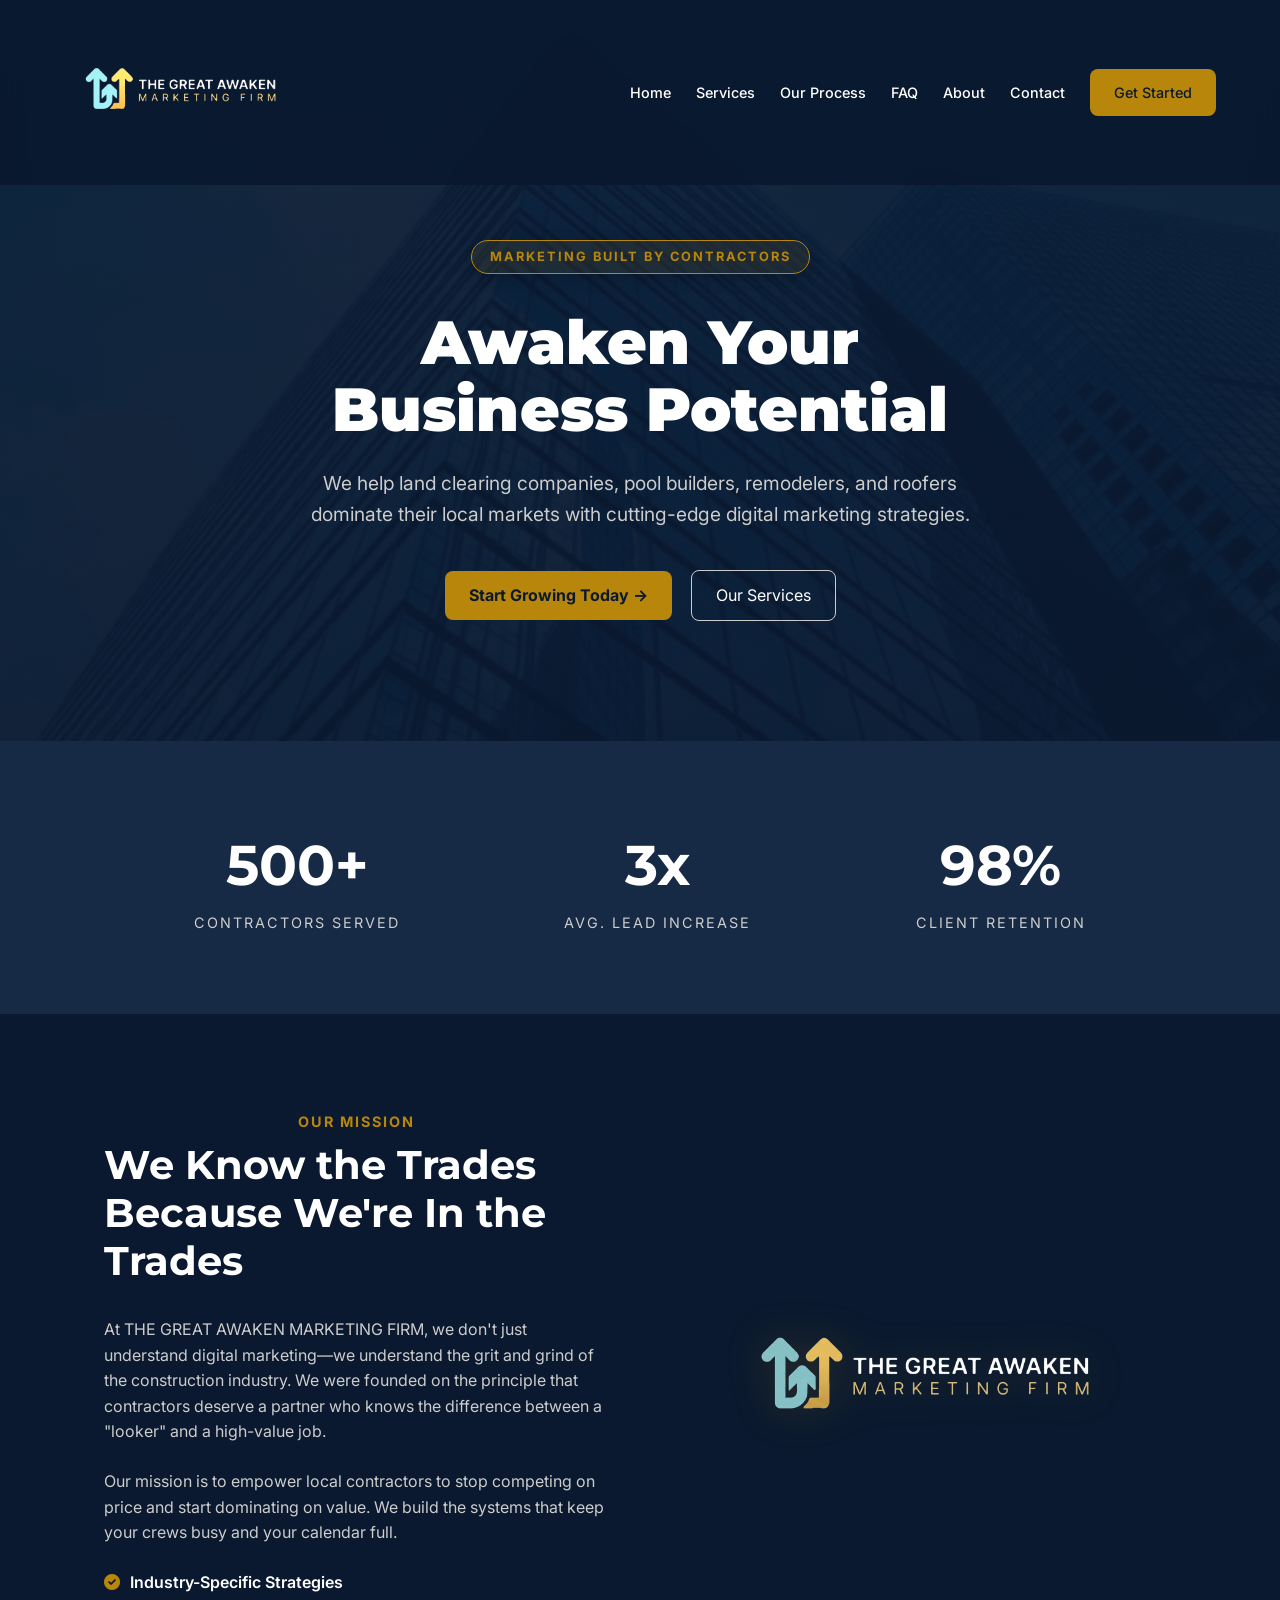
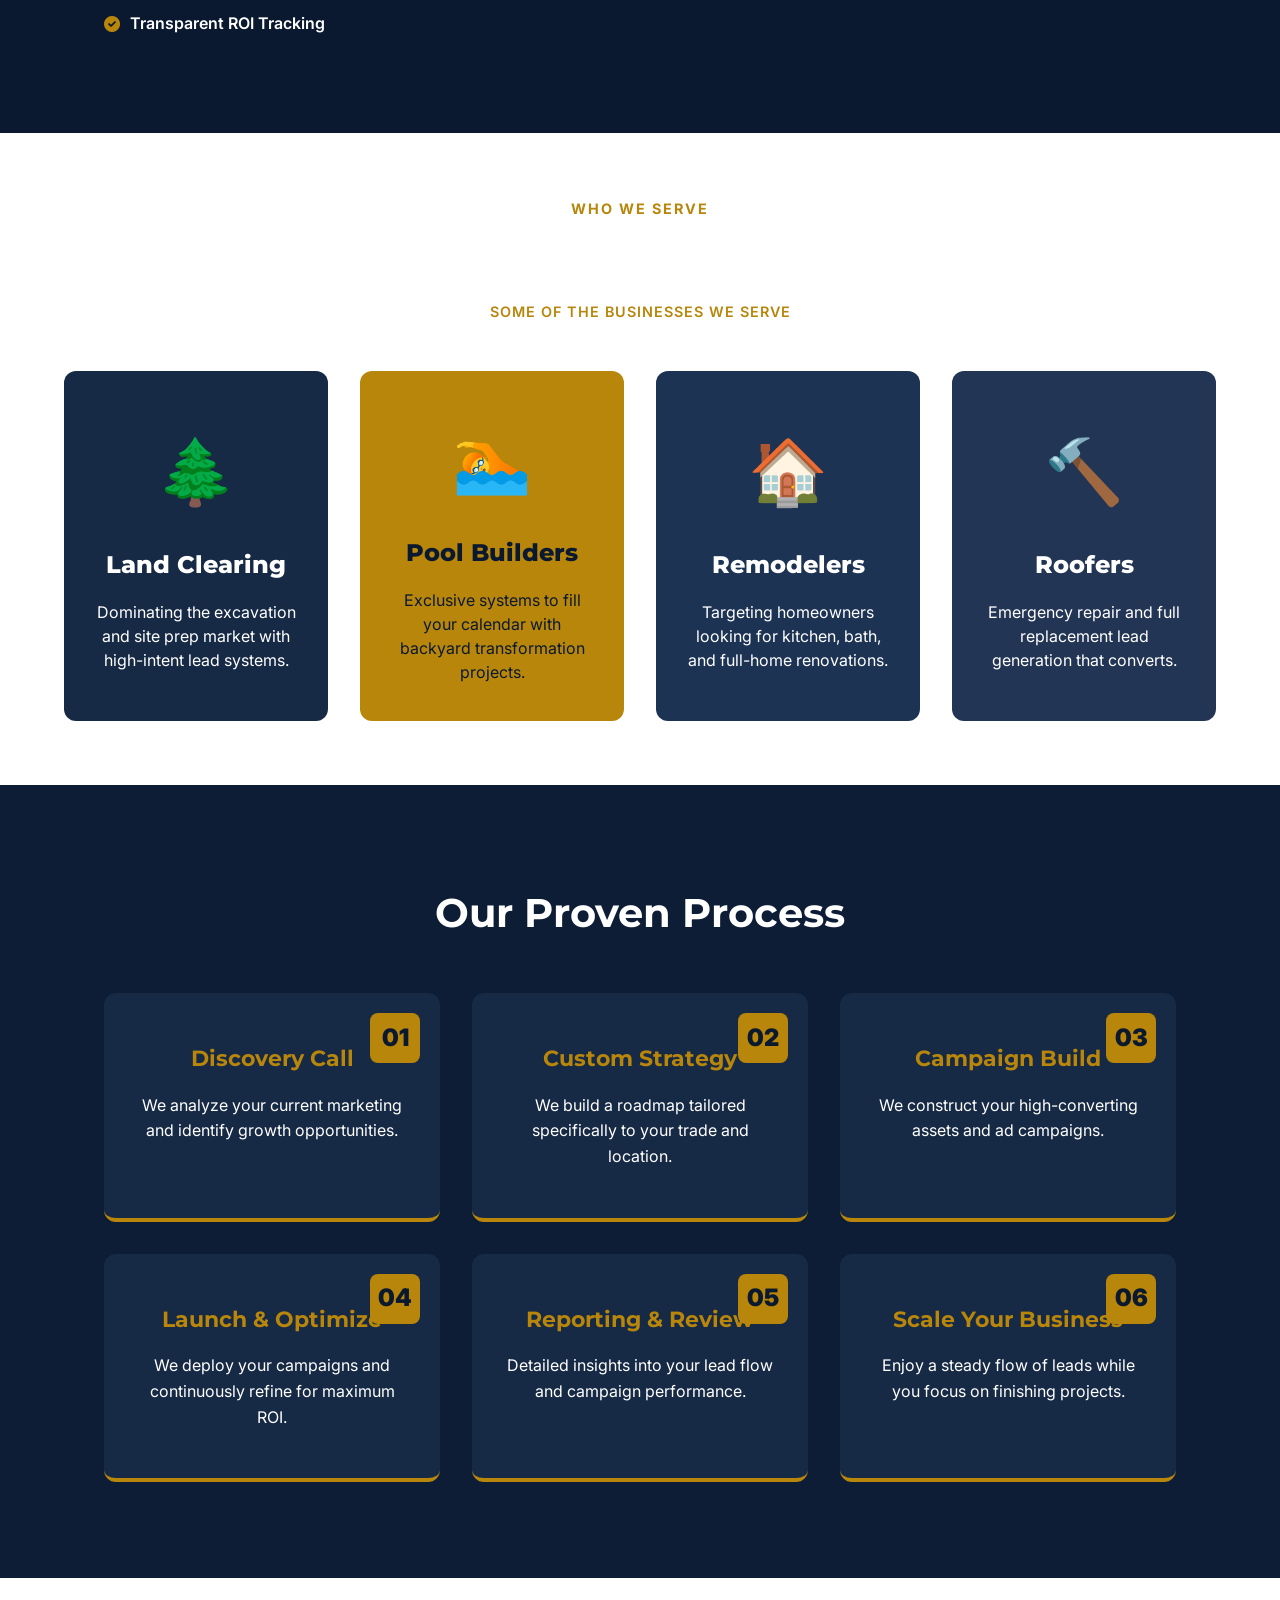
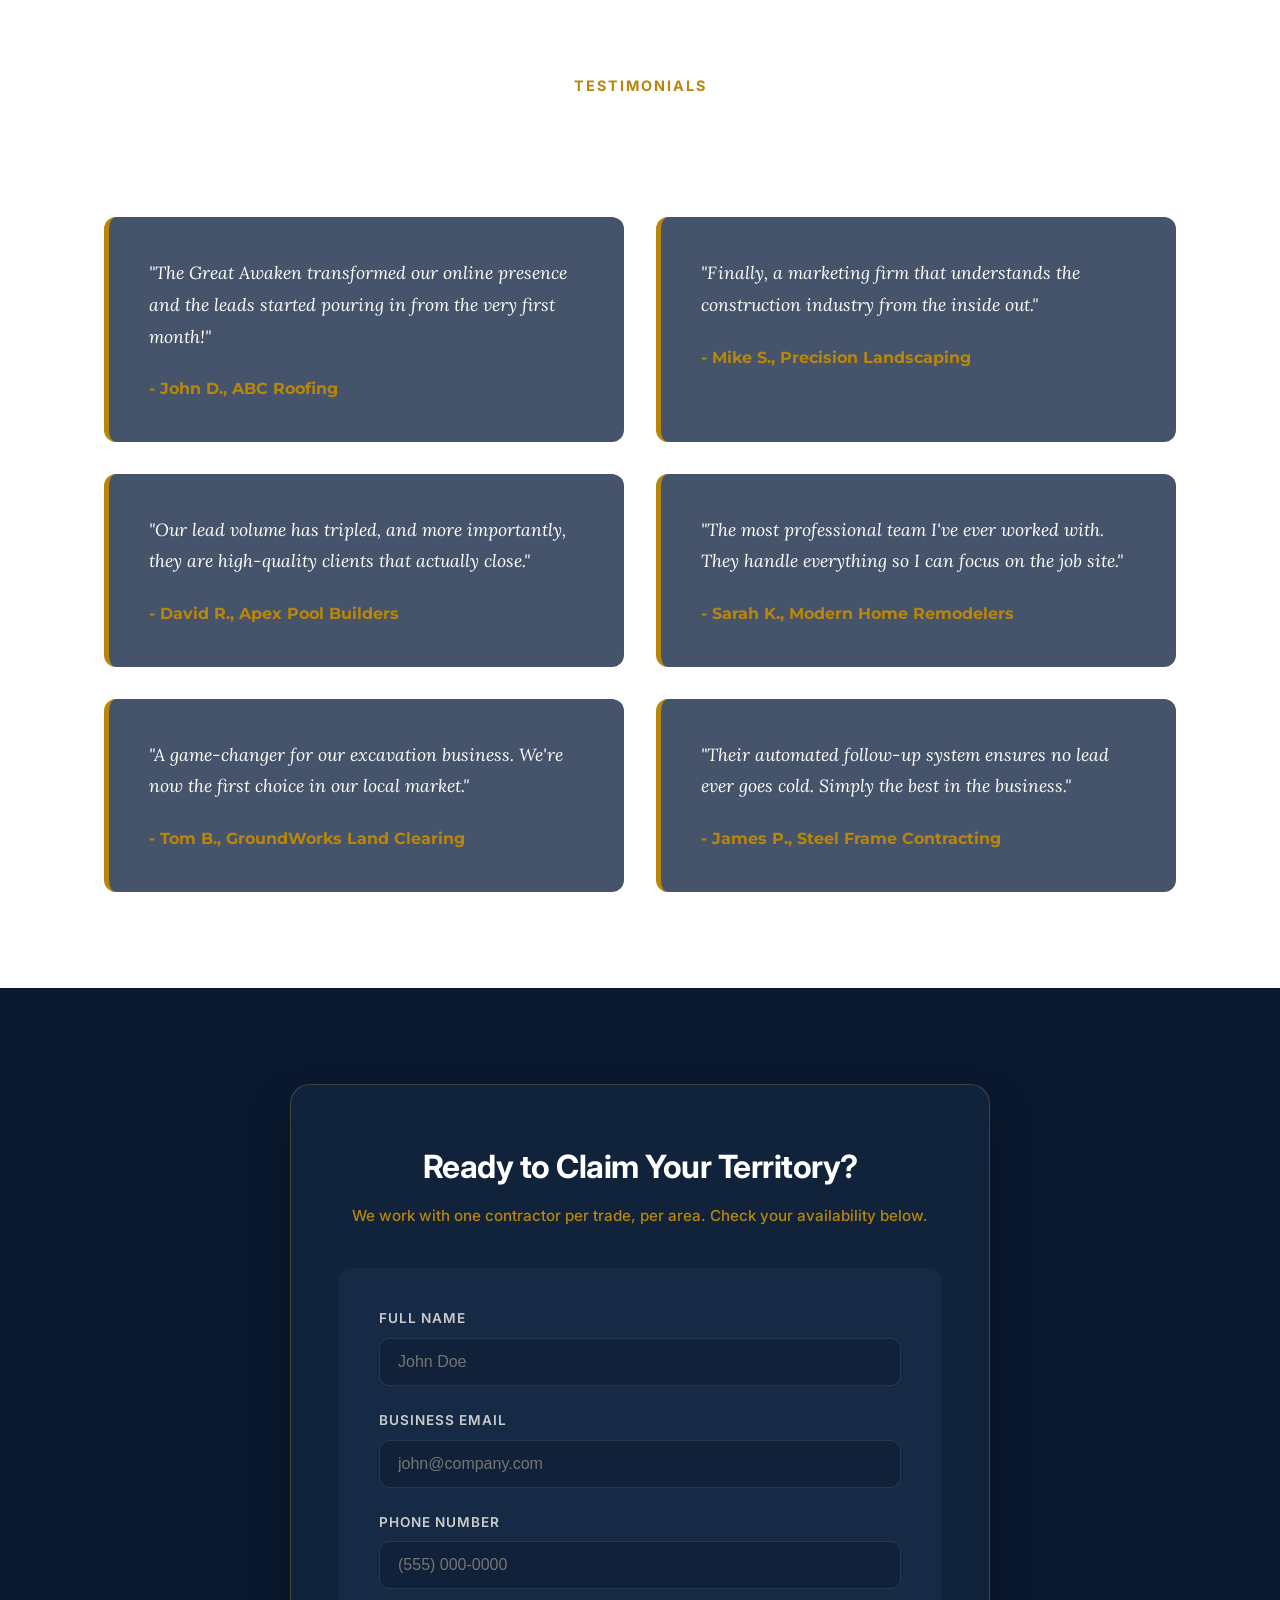
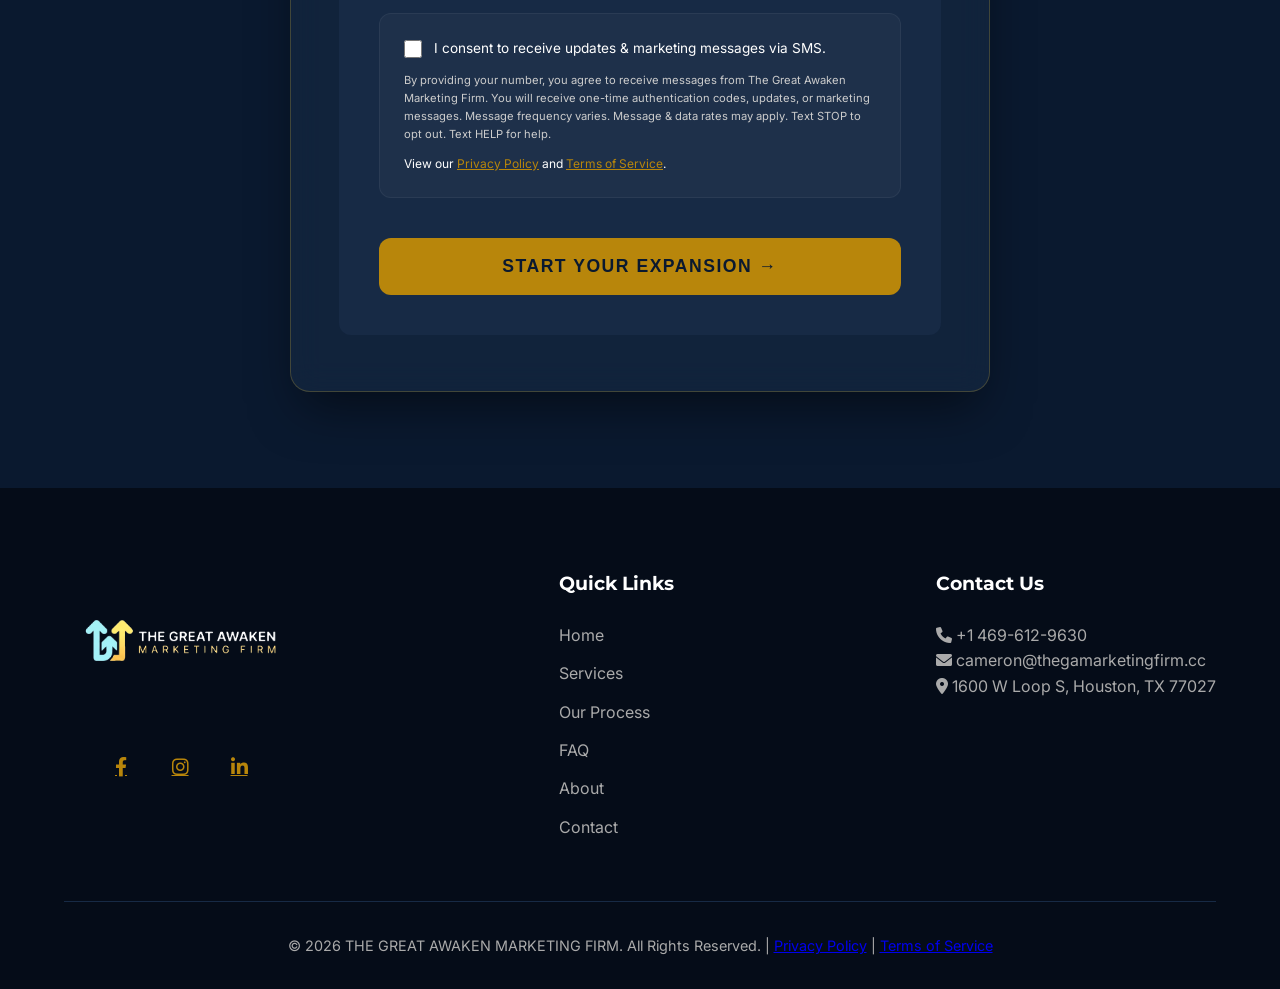
==== index.html @ 6b6d8db7 "UI/UX and Compliance Overhaul: accessibility, performance, and visual polish" ====
<!DOCTYPE html>
<html lang="en">
<head>
    <meta charset="UTF-8">
    <meta name="viewport" content="width=device-width, initial-scale=1.0">
    <title>THE GREAT AWAKEN MARKETING FIRM | Contracting Lead Generation</title>
    
    <!-- SEO Meta Tags -->
    <meta name="description" content="A premium growth agency dedicated to scaling construction contractors—from land clearing experts to master roofers—through high-performance digital marketing.">
    <meta name="keywords" content="contractor marketing, lead generation, land clearing marketing, roofer marketing, construction SEO, digital marketing for contractors">
    
    <!-- Open Graph / Facebook -->
    <meta property="og:type" content="website">
    <meta property="og:url" content="https://vryghd.github.io/TGAMA/">
    <meta property="og:title" content="The Great Awaken Marketing Firm | Awaken Your Business Potential">
    <meta property="og:description" content="Dominate your local market with cutting-edge digital marketing strategies built for contractors, by contractors.">
    <meta property="og:image" content="Pictures/LogoV2.png">

    <!-- Twitter -->
    <meta property="twitter:card" content="summary_large_image">
    <meta property="twitter:title" content="The Great Awaken Marketing Firm">
    <meta property="twitter:description" content="A premium growth agency dedicated to scaling construction contractors through high-performance digital marketing.">
    <meta property="twitter:image" content="Pictures/LogoV2.png">

    <link rel="preconnect" href="https://fonts.googleapis.com">
    <link rel="preconnect" href="https://fonts.gstatic.com" crossorigin>
    <link rel="stylesheet" href="style.css">
    <link href="https://fonts.googleapis.com/css2?family=Montserrat:wght@400;500;700&family=Inter:wght@400;600&family=Lora:wght@400;700&display=swap" rel="stylesheet">
    <!-- Font Awesome for Icons -->
    <link rel="stylesheet" href="https://cdnjs.cloudflare.com/ajax/libs/font-awesome/6.0.0/css/all.min.css">
</head>
<body>

    <nav>
        <div class="logo-group">
            <a href="#home">
                <img src="Pictures/LogoV2.png" alt="THE GREAT AWAKEN MARKETING FIRM Logo" class="blue-logo"> 
            </a>
            <div class="text-logo">
                <span class="white-text">THE GREAT AWAKEN</span>
                <span class="gold-text">MARKETING FIRM</span>
            </div>
        </div>
        <div class="nav-links" id="navLinks">
            <a href="#home">Home</a>
            <a href="services.html">Services</a>
            <a href="#process">Our Process</a>
            <a href="faq.html">FAQ</a>
            <a href="#about">About</a>
            <a href="#contact">Contact</a>
            <a href="mailto:cameron@thegamarketingfirm.cc?subject=Inquiry%3A%20Growth%20Strategy%20%26%20Lead%20Generation&body=Hello%2C%20I'm%20interested%20in%20learning%20more%20about%20your%20specialized%20marketing%20systems%20for%20contractors.%20I'd%20like%20to%20schedule%20a%20discovery%20call%20to%20discuss%20how%20we%20can%20dominate%20my%20local%20market.%20Best%20regards%2C" class="btn-gold">Get Started</a>
        </div>
        <button class="menu-toggle" id="mobile-menu" aria-label="Toggle Navigation" aria-expanded="false" aria-controls="navLinks">
            <span class="bar"></span>
            <span class="bar"></span>
            <span class="bar"></span>
        </button>
    </nav>

    <header class="hero" id="home">
        <div class="hero-container animate-on-scroll">
            <span class="badge">MARKETING BUILT BY CONTRACTORS</span>
            <h1>Awaken Your<br>Business Potential</h1>
            <p>We help land clearing companies, pool builders, remodelers, and roofers dominate their local markets with cutting-edge digital marketing strategies.</p>
            <div class="hero-btns">
                <a href="mailto:cameron@thegamarketingfirm.cc?subject=Inquiry%3A%20Growth%20Strategy%20%26%20Lead%20Generation&body=Hello%2C%20I'm%20interested%20in%20learning%20more%20about%20your%20specialized%20marketing%20systems%20for%20contractors.%20I'd%20like%20to%20schedule%20a%20discovery%20call%20to%20discuss%20how%20we%20can%20dominate%20my%20local%20market.%20Best%20regards%2C" class="btn-gold">Start Growing Today →</a>
                <a href="services.html" class="btn-outline">Our Services</a>
            </div>
        </div>
    </header>

    <main>
    <section class="stats">
        <div class="stat-item animate-on-scroll"><h2>500+</h2><p>CONTRACTORS SERVED</p></div>
        <div class="stat-item animate-on-scroll"><h2>3x</h2><p>AVG. LEAD INCREASE</p></div>
        <div class="stat-item animate-on-scroll"><h2>98%</h2><p>CLIENT RETENTION</p></div>
    </section>

    <section class="our-mission" id="mission">
        <div class="container mission-grid">
            <div class="mission-text animate-on-scroll">
                <span class="section-subtitle">OUR MISSION</span>
                <h2>We Know the Trades Because We're In the Trades</h2>
                <p>At THE GREAT AWAKEN MARKETING FIRM, we don't just understand digital marketing—we understand the grit and grind of the construction industry. We were founded on the principle that contractors deserve a partner who knows the difference between a "looker" and a high-value job.</p>
                <p>Our mission is to empower local contractors to stop competing on price and start dominating on value. We build the systems that keep your crews busy and your calendar full.</p>
                <div class="mission-stats">
                    <div class="m-stat">
                        <i class="fas fa-check-circle"></i>
                        <span>Industry-Specific Strategies</span>
                    </div>
                    <div class="m-stat">
                        <i class="fas fa-check-circle"></i>
                        <span>Transparent ROI Tracking</span>
                    </div>
                </div>
            </div>
            <div class="mission-image animate-on-scroll">
                <img src="Pictures/LogoV2.png" alt="THE GREAT AWAKEN MARKETING FIRM" loading="lazy" style="width: 100%; max-width: 400px; margin: 0 auto; display: block; filter: drop-shadow(0 0 20px rgba(184, 134, 11, 0.2));">
            </div>
        </div>
    </section>

    <section class="built-for-contractors" id="services">
        <span class="section-subtitle animate-on-scroll">WHO WE SERVE</span>
        <h2 class="animate-on-scroll" style="margin-bottom: 0.5rem;"><a href="services.html" style="color: inherit; text-decoration: none;">Built for Contractors, By Contractors</a></h2>
        <p class="animate-on-scroll" style="color: var(--gold); font-size: 0.9rem; font-weight: 600; text-transform: uppercase; letter-spacing: 1px; margin-bottom: 3rem; text-align: center;">Some of the businesses we serve</p>
        <div class="services-grid home-grid">
            <a href="services.html" class="service-card-link" style="text-decoration: none; color: inherit;">
                <div class="service-card bold-card bg-navy animate-on-scroll"> 
                    <span class="emoji-icon">🌲</span>
                    <h4>Land Clearing</h4>
                    <p>Dominating the excavation and site prep market with high-intent lead systems.</p>
                </div>
            </a>
            <a href="services.html" class="service-card-link" style="text-decoration: none; color: inherit;">
                <div class="service-card bold-card bg-gold-dark animate-on-scroll">
                    <span class="emoji-icon">🏊</span>
                    <h4>Pool Builders</h4>
                    <p>Exclusive systems to fill your calendar with backyard transformation projects.</p>
                </div>
            </a>
            <a href="services.html" class="service-card-link" style="text-decoration: none; color: inherit;">
                <div class="service-card bold-card bg-blue animate-on-scroll">
                    <span class="emoji-icon">🏠</span>
                    <h4>Remodelers</h4>
                    <p>Targeting homeowners looking for kitchen, bath, and full-home renovations.</p>
                </div>
            </a>
            <a href="services.html" class="service-card-link" style="text-decoration: none; color: inherit;">
                <div class="service-card bold-card bg-slate animate-on-scroll">
                    <span class="emoji-icon">🔨</span>
                    <h4>Roofers</h4>
                    <p>Emergency repair and full replacement lead generation that converts.</p>
                </div>
            </a>
        </div>
    </section>

    <section class="our-process" id="process">
        <div class="container">
            <h2 class="animate-on-scroll">Our Proven Process</h2>
            <div class="process-grid">
                <div class="process-item animate-on-scroll">
                    <div class="process-number">01</div>
                    <h4>Discovery Call</h4>
                    <p>We analyze your current marketing and identify growth opportunities.</p>
                </div>
                <div class="process-item animate-on-scroll">
                    <div class="process-number">02</div>
                    <h4>Custom Strategy</h4>
                    <p>We build a roadmap tailored specifically to your trade and location.</p>
                </div>
                <div class="process-item animate-on-scroll">
                    <div class="process-number">03</div>
                    <h4>Campaign Build</h4>
                    <p>We construct your high-converting assets and ad campaigns.</p>
                </div>
                <div class="process-item animate-on-scroll">
                    <div class="process-number">04</div>
                    <h4>Launch & Optimize</h4>
                    <p>We deploy your campaigns and continuously refine for maximum ROI.</p>
                </div>
                <div class="process-item animate-on-scroll">
                    <div class="process-number">05</div>
                    <h4>Reporting & Review</h4>
                    <p>Detailed insights into your lead flow and campaign performance.</p>
                </div>
                <div class="process-item animate-on-scroll">
                    <div class="process-number">06</div>
                    <h4>Scale Your Business</h4>
                    <p>Enjoy a steady flow of leads while you focus on finishing projects.</p>
                </div>
            </div>
        </div>
    </section>

    <section class="testimonials" id="about">
        <div class="container">
            <span class="section-subtitle animate-on-scroll">TESTIMONIALS</span>
            <h2 class="animate-on-scroll">Trusted by Industry Leaders</h2>
            <div class="testimonial-grid">
                <div class="testimonial-card animate-on-scroll">
                    <p class="quote">"The Great Awaken transformed our online presence and the leads started pouring in from the very first month!"</p>
                    <h4>- John D., ABC Roofing</h4>
                </div>
                <div class="testimonial-card animate-on-scroll">
                    <p class="quote">"Finally, a marketing firm that understands the construction industry from the inside out."</p>
                    <h4>- Mike S., Precision Landscaping</h4>
                </div>
                <div class="testimonial-card animate-on-scroll">
                    <p class="quote">"Our lead volume has tripled, and more importantly, they are high-quality clients that actually close."</p>
                    <h4>- David R., Apex Pool Builders</h4>
                </div>
                <div class="testimonial-card animate-on-scroll">
                    <p class="quote">"The most professional team I've ever worked with. They handle everything so I can focus on the job site."</p>
                    <h4>- Sarah K., Modern Home Remodelers</h4>
                </div>
                <div class="testimonial-card animate-on-scroll">
                    <p class="quote">"A game-changer for our excavation business. We're now the first choice in our local market."</p>
                    <h4>- Tom B., GroundWorks Land Clearing</h4>
                </div>
                <div class="testimonial-card animate-on-scroll">
                    <p class="quote">"Their automated follow-up system ensures no lead ever goes cold. Simply the best in the business."</p>
                    <h4>- James P., Steel Frame Contracting</h4>
                </div>
            </div>
        </div>
    </section>

    <section class="contact-section" id="contact">
        <div class="container">
            <div class="contact-grid" style="grid-template-columns: 1fr; max-width: 700px; margin: 0 auto;">
                <div class="contact-form animate-on-scroll">
                    <!-- Premium A2P 10DLC Compliant Lead Capture Form -->
                    <div class="premium-form-container">
                        <div class="form-header">
                            <h3>Ready to Claim Your Territory?</h3>
                            <p>We work with one contractor per trade, per area. Check your availability below.</p>
                        </div>
                        
                        <form id="compliantLeadForm" class="high-end-form">
                            <div class="field-group">
                                <label for="name">Full Name</label>
                                <input type="text" name="name" id="name" placeholder="John Doe" autocomplete="name" required>
                            </div>
                            
                            <div class="field-group">
                                <label for="email">Business Email</label>
                                <input type="email" name="email" id="email" placeholder="john@company.com" autocomplete="email" required>
                            </div>
                            
                            <div class="field-group">
                                <label for="phone">Phone Number</label>
                                <input type="tel" name="phone" id="phone" placeholder="(555) 000-0000" autocomplete="tel" required>
                            </div>

                            <!-- A2P 10DLC Compliance Block -->
                            <div class="compliance-box">
                                <label class="consent-checkbox">
                                    <input type="checkbox" name="consent" id="consent" required>
                                    <span class="consent-label">I consent to receive updates & marketing messages via SMS.</span>
                                </label>
                                
                                <p class="sms-disclosure">
                                    By providing your number, you agree to receive messages from The Great Awaken Marketing Firm. 
                                    You will receive one-time authentication codes, updates, or marketing messages. 
                                    Message frequency varies. Message & data rates may apply. Text STOP to opt out. Text HELP for help.
                                </p>

                                <div class="legal-links">
                                    View our <a href="#privacy">Privacy Policy</a> and <a href="#terms">Terms of Service</a>.
                                </div>
                            </div>

                            <button type="submit" class="btn-premium-gold">Start Your Expansion →</button>
                        </form>
                    </div>
                </div>
            </div>
        </div>
    </section>
    </main>

    <footer id="footer-contact">
        <div class="footer-content">
            <div class="footer-logo-group">
                <img src="Pictures/LogoV2.png" alt="THE GREAT AWAKEN MARKETING FIRM Footer Logo" class="blue-logo" loading="lazy" decoding="async">
                <div class="text-logo">
                    <span class="white-text">THE GREAT AWAKEN</span>
                    <span class="gold-text">MARKETING FIRM</span>
                </div>
                <div class="footer-social" style="margin-top: 1.5rem; display: flex; gap: 15px; justify-content: center;">
                    <a href="#" style="color: var(--gold); font-size: 1.2rem;" aria-label="Visit our Facebook page"><i class="fab fa-facebook-f"></i></a>
                    <a href="#" style="color: var(--gold); font-size: 1.2rem;" aria-label="Visit our Instagram page"><i class="fab fa-instagram"></i></a>
                    <a href="#" style="color: var(--gold); font-size: 1.2rem;" aria-label="Visit our LinkedIn page"><i class="fab fa-linkedin-in"></i></a>
                </div>
            </div>
            <div class="footer-links">
                <h4>Quick Links</h4>
                <ul>
                    <li><a href="#home">Home</a></li>
                    <li><a href="services.html">Services</a></li>
                    <li><a href="#process">Our Process</a></li>
                    <li><a href="faq.html">FAQ</a></li>
                    <li><a href="#about">About</a></li>
                    <li><a href="#contact">Contact</a></li>
                </ul>
            </div>
            <div class="footer-contact">
                <h4>Contact Us</h4>
                <p><i class="fas fa-phone"></i> +1 469-612-9630</p>
                <p><i class="fas fa-envelope"></i> <a href="mailto:cameron@thegamarketingfirm.cc?subject=Inquiry%3A%20Growth%20Strategy%20%26%20Lead%20Generation&body=Hello%2C%20I'm%20interested%20in%20learning%20more%20about%20your%20specialized%20marketing%20systems%20for%20contractors.%20I'd%20like%20to%20schedule%20a%20discovery%20call%20to%20discuss%20how%20we%20can%20dominate%20my%20local%20market.%20Best%20regards%2C" style="color: inherit; text-decoration: none;">cameron@thegamarketingfirm.cc</a></p>
                <p><i class="fas fa-map-marker-alt"></i> 1600 W Loop S, Houston, TX 77027</p>
            </div>
        </div>
        <div class="footer-bottom">
            <p>© 2026 THE GREAT AWAKEN MARKETING FIRM. All Rights Reserved. | <a href="#privacy">Privacy Policy</a> | <a href="#terms">Terms of Service</a></p>
        </div>
    </footer>

    <script src="script.js" defer></script>
</body>
</html>
---- style.css ----
:root {
    --dark-bg: #0A192F; /* Dark Navy Blue */
    --gold: #B8860B;    /* Darker, richer Gold */
    --text-white: #FFF;
    --text-gray: #CCC;
    --card-dark: #172a45;
}

* {
    margin: 0;
    padding: 0;
    box-sizing: border-box;
}

html {
    scroll-behavior: smooth;
    scroll-padding-top: 90px;
}

a:focus-visible, button:focus-visible, input:focus-visible, textarea:focus-visible {
    outline: 2px solid var(--gold);
    outline-offset: 4px;
}

body {
    font-family: 'Inter', sans-serif;
    background: linear-gradient(rgba(10, 25, 47, 0.92), rgba(10, 25, 47, 0.96)),
                url('Pictures/Background.jpg.webp') no-repeat center center;
    background-size: cover;
    background-attachment: fixed;
    color: var(--text-white);
    line-height: 1.6;
    overflow-x: hidden;
}

/* Animations */
.animate-on-scroll {
    opacity: 0;
    transform: translateY(30px);
    transition: all 0.8s ease-out;
}

.animate-on-scroll.appear {
    opacity: 1;
    transform: translateY(0);
}

h1, h2, h4 {
    font-family: 'Montserrat', sans-serif;
    font-weight: 700;
}

h2 {
    font-size: 2.5rem;
    margin-bottom: 2rem;
    color: var(--text-white);
}

.container {
    padding: 6rem 5%;
    max-width: 1200px;
    margin: 0 auto;
}

/* Nav with Hamburger */
nav {
    display: flex;
    justify-content: space-between;
    padding: 0.2rem 5%;
    align-items: center;
    background-color: rgba(10, 25, 47, 0.95);
    backdrop-filter: blur(10px);
    position: fixed;
    width: 100%;
    top: 0;
    z-index: 1000;
    transition: all 0.3s ease;
}

.logo-group {
    display: flex;
    align-items: center;
    gap: 15px;
}

.blue-logo {
    height: 145px; /* Increased size by ~33% */
    width: auto;
    object-fit: contain;
    filter: brightness(1.2) contrast(1.1); /* Enhances logo visibility */
    mix-blend-mode: lighten; 
}

.text-logo {
    display: none; /* Hide text logo to let the enlarged image shine */
}

.nav-links {
    display: flex;
    align-items: center;
}

.nav-links a {
    color: var(--text-white);
    text-decoration: none;
    margin-left: 25px;
    font-size: 0.9rem;
    font-weight: 500;
    transition: color 0.3s ease;
}

.nav-links a:hover {
    color: var(--gold);
}

.btn-gold {
    background-color: var(--gold);
    color: var(--dark-bg) !important;
    padding: 12px 24px;
    border-radius: 8px;
    font-weight: bold;
    display: inline-block;
    text-decoration: none;
    transition: all 0.3s ease;
}

.btn-gold:hover, .btn-gold:focus-visible {
    transform: translateY(-2px);
    box-shadow: 0 4px 15px rgba(184, 134, 11, 0.4);
    outline: none;
}

/* Mobile Menu Toggle */
.menu-toggle {
    display: none;
    flex-direction: column;
    cursor: pointer;
}

.bar {
    width: 25px;
    height: 3px;
    background-color: var(--text-white);
    margin: 4px 0;
    transition: 0.4s;
}

/* Hero Section */
.hero {
    text-align: center;
    padding: 240px 10% 120px;
}

.badge {
    display: inline-block;
    color: var(--gold);
    background-color: rgba(184, 134, 11, 0.1);
    border: 1px solid var(--gold);
    padding: 6px 18px;
    border-radius: 50px;
    font-size: 0.8rem;
    letter-spacing: 2px;
    font-weight: 700;
    margin-bottom: 25px;
    box-shadow: 0 4px 15px rgba(0, 0, 0, 0.2);
    text-transform: uppercase;
}

.hero h1 {
    font-size: 3.8rem;
    margin: 10px 0 25px;
    font-weight: 900;
    color: var(--text-white);
    line-height: 1.1;
}

.hero p {
    color: var(--text-gray);
    font-size: 1.2rem;
    max-width: 700px;
    margin: 0 auto 40px;
}

.hero-btns .btn-outline {
    border: 1px solid var(--text-gray);
    padding: 12px 24px;
    border-radius: 8px;
    color: var(--text-white);
    text-decoration: none;
    margin-left: 15px;
    display: inline-block;
    transition: all 0.3s ease;
}

.hero-btns .btn-outline:hover, .hero-btns .btn-outline:focus-visible {
    background-color: rgba(255, 255, 255, 0.05);
    border-color: var(--text-white);
    transform: translateY(-2px);
    outline: none;
}

/* Bold Colored Cards & Emojis */
.service-card.bold-card {
    filter: none;
    opacity: 1;
    background-image: none !important;
    display: flex;
    flex-direction: column;
    justify-content: center;
    align-items: center;
    padding: 3rem 2rem;
    text-align: center;
    color: var(--text-white);
}

.emoji-icon {
    font-size: 4rem;
    margin-bottom: 1.5rem;
    display: block;
}

/* Specific Bold Colors (matching base site style) */
.bg-navy { background-color: #172a45 !important; }
.bg-gold-dark { background-color: var(--gold) !important; color: var(--dark-bg) !important; }
.bg-blue { background-color: #1d3354 !important; }
.bg-slate { background-color: #233554 !important; }

.service-card.bold-card h4 {
    font-size: 1.5rem;
    margin-bottom: 1rem;
    font-weight: 800;
}

.service-card.bold-card p {
    font-size: 1rem;
    line-height: 1.5;
}

.bg-gold-dark h4, .bg-gold-dark p, .bg-gold-dark .card-icon {
    color: var(--dark-bg) !important;
}

/* Services / Contractor Squares */
.built-for-contractors, .contractor-features {
    padding: 4rem 5%;
    text-align: center;
}

.services-grid {
    display: grid;
    grid-template-columns: repeat(auto-fit, minmax(280px, 1fr));
    gap: 2rem;
    margin-top: 2rem;
}

.services-grid.home-grid {
    grid-template-columns: repeat(4, 1fr);
}

@media screen and (max-width: 1200px) {
    .services-grid.home-grid {
        grid-template-columns: repeat(2, 1fr);
    }
}

@media screen and (max-width: 768px) {
    .services-grid.home-grid {
        grid-template-columns: 1fr;
    }
}

.service-card {
    background-size: cover;
    background-position: center;
    border-radius: 12px;
    overflow: hidden;
    height: 350px;
    position: relative;
    transition: all 0.5s ease;
    filter: brightness(0.75) contrast(1.1); /* Clearer images by default */
}

.service-card:hover {
    filter: brightness(1.05) contrast(1.2);
    transform: scale(1.03);
}

.service-card::after {
    content: '';
    position: absolute;
    top: 0;
    left: 0;
    width: 100%;
    height: 100%;
    border-radius: 12px;
    border: 3px solid transparent;
    transition: border-color 0.5s ease;
    pointer-events: none;
}

.service-card:hover::after {
    border-color: var(--gold);
}

.card-overlay {
    background: rgba(10, 25, 47, 0.75);
    width: 100%;
    height: 100%;
    padding: 2rem;
    display: flex;
    flex-direction: column;
    justify-content: center;
    align-items: center;
    color: var(--text-white);
    text-align: center;
}

.card-icon {
    font-size: 2.5rem;
    margin-bottom: 1rem;
    color: var(--gold);
}

/* Our Process Section - Solid Colors with Hover */
.our-process {
    background-color: #0d1d36;
    text-align: center;
}

.process-grid {
    display: grid;
    grid-template-columns: repeat(auto-fit, minmax(250px, 1fr));
    gap: 2rem;
    margin-top: 3rem;
}

.process-item {
    padding: 3rem 2rem;
    background: var(--card-dark);
    border-radius: 12px;
    position: relative;
    border-bottom: 4px solid var(--gold);
    transition: all 0.4s cubic-bezier(0.175, 0.885, 0.32, 1.275);
    overflow: hidden;
    z-index: 1;
}

.process-item:hover {
    transform: translateY(-10px);
    background: #1d3354;
    border-bottom-color: var(--text-white);
}

.process-number {
    font-size: 1.5rem;
    font-weight: 900;
    color: var(--dark-bg);
    background-color: var(--gold);
    width: 50px;
    height: 50px;
    display: flex;
    align-items: center;
    justify-content: center;
    border-radius: 8px;
    position: absolute;
    top: 20px;
    right: 20px;
    transition: all 0.4s ease;
    z-index: 2;
}

.process-item:hover .process-number {
    background-color: var(--text-white);
    transform: rotate(360deg) scale(1.1);
}

.process-item h4 {
    margin-bottom: 1rem;
    color: var(--gold);
    font-size: 1.4rem;
}

/* Stats */
.stats {
    display: flex;
    justify-content: space-around;
    padding: 80px 10%;
    background-color: var(--card-dark);
    flex-wrap: wrap;
    gap: 2rem;
}

.stat-item { text-align: center; }
.stat-item h2 { font-size: 3.5rem; margin: 0; color: var(--text-white); }
.stat-item p { color: var(--text-gray); font-size: 0.9rem; letter-spacing: 2px; }

.section-subtitle {
    color: var(--gold);
    text-transform: uppercase;
    font-size: 0.9rem;
    letter-spacing: 2px;
    font-weight: 700;
    display: block;
    margin-bottom: 0.5rem;
    text-align: center;
}

.testimonials h2 {
    margin-top: 0;
    text-align: center;
}

.testimonial-grid {
    display: grid;
    grid-template-columns: repeat(auto-fit, minmax(350px, 1fr));
    gap: 2rem;
    margin-top: 3rem;
}

.testimonial-card {
    background-color: rgba(23, 42, 69, 0.8);
    padding: 2.5rem;
    border-radius: 12px;
    border-left: 5px solid var(--gold);
    transition: transform 0.3s ease;
    text-align: left;
}

.testimonial-card:hover {
    transform: translateY(-5px);
}

.quote {
    font-style: italic;
    font-family: 'Lora', serif;
    font-size: 1.1rem;
    margin-bottom: 1.5rem;
    color: var(--text-white);
    line-height: 1.8;
}

.testimonial-card h4 {
    color: var(--gold);
    font-size: 1rem;
}

/* Contact Section */
.contact-section {
    background-color: var(--dark-bg);
}

.contact-grid {
    display: grid;
    grid-template-columns: 1fr 1fr;
    gap: 4rem;
    align-items: start;
}

.contact-info h2 { margin-bottom: 1.5rem; }
.contact-info p { margin-bottom: 2rem; color: var(--text-gray); }

.info-item {
    display: flex;
    align-items: center;
    gap: 15px;
    margin-bottom: 1.5rem;
}

.info-item i {
    color: var(--gold);
    font-size: 1.2rem;
    width: 20px;
}

.contact-form form {
    display: flex;
    flex-direction: column;
    gap: 1.5rem;
    background: var(--card-dark);
    padding: 2.5rem;
    border-radius: 12px;
}

.form-group input, .form-group textarea {
    width: 100%;
    padding: 15px;
    background: #0d1d36;
    border: 1px solid #233554;
    border-radius: 8px;
    color: white;
    font-family: inherit;
    transition: border-color 0.3s;
}

.form-group input:focus, .form-group textarea:focus {
    outline: none;
    border-color: var(--gold);
}

/* CTA Banner */
.cta-banner {
    padding: 6rem 5%;
    text-align: center;
    background-color: var(--gold);
    color: var(--dark-bg);
}

.cta-banner h2 { color: var(--dark-bg); margin-bottom: 1rem; }
.btn-primary {
    background-color: var(--dark-bg);
    color: var(--text-white) !important;
    padding: 15px 35px;
    border-radius: 8px;
    text-decoration: none;
    font-weight: bold;
    display: inline-block;
    margin-top: 1.5rem;
    transition: all 0.3s ease;
}

.btn-primary:hover, .btn-primary:focus-visible {
    transform: scale(1.05);
    box-shadow: 0 4px 15px rgba(0, 0, 0, 0.3);
    outline: none;
}

/* Footer */
footer {
    background-color: #050c18;
    color: #aaa;
    padding: 5rem 5% 2rem;
}

.footer-content {
    display: flex;
    justify-content: space-between;
    flex-wrap: wrap;
    gap: 3rem;
    margin-bottom: 3rem;
}

.footer-logo-group {
    max-width: 350px;
}

.footer-logo-group p {
    font-size: 0.9rem;
    margin-top: 1.5rem;
    line-height: 1.8;
}

.footer-links h4, .footer-contact h4 {
    color: var(--text-white);
    margin-bottom: 1.5rem;
    font-size: 1.2rem;
}

.footer-links ul { list-style: none; }
.footer-links ul li { margin-bottom: 0.8rem; }
.footer-links ul li a {
    color: #aaa;
    text-decoration: none;
    transition: color 0.3s;
}

.footer-links ul li a:hover { color: var(--gold); }

.footer-social a {
    display: inline-flex;
    align-items: center;
    justify-content: center;
    min-width: 44px;
    min-height: 44px;
    transition: all 0.3s ease;
    border-radius: 50%;
}
.footer-social a:hover, .footer-social a:focus-visible {
    transform: translateY(-3px);
    text-shadow: 0 0 10px rgba(184, 134, 11, 0.5);
    outline: none;
}

.footer-bottom {
    text-align: center;
    border-top: 1px solid #172a45;
    padding-top: 2rem;
    font-size: 0.9rem;
}

/* Responsive */
@media screen and (max-width: 992px) {
    .contact-grid { grid-template-columns: 1fr; }
    .hero h1 { font-size: 3rem; }
}

@media screen and (max-width: 768px) {
    nav {
        padding: 0.1rem 5%;
    }
    
    .blue-logo {
        height: 75px; /* Reduced from 145px on mobile */
    }

    .menu-toggle { 
        display: flex;
        min-width: 44px;
        min-height: 44px;
        align-items: center;
        justify-content: center;
    }

    .menu-toggle.is-active .bar:nth-child(2) { opacity: 0; }
    .menu-toggle.is-active .bar:nth-child(1) { transform: translateY(11px) rotate(45deg); }
    .menu-toggle.is-active .bar:nth-child(3) { transform: translateY(-11px) rotate(-45deg); }

    .nav-links {
        display: none;
        flex-direction: column;
        position: absolute;
        top: 100%;
        left: 0;
        width: 100%;
        background-color: var(--dark-bg);
        padding: 2rem;
        border-bottom: 2px solid var(--gold);
        z-index: 1000;
    }

    .nav-links.active {
        display: flex;
    }

    .nav-links a {
        margin: 0;
        padding: 1rem 0;
        font-size: 1.1rem;
        min-height: 44px;
        display: flex;
        align-items: center;
        justify-content: center;
    }

    .hero {
        padding: 120px 5% 60px; /* Adjusted top padding for smaller mobile logo */
    }

    .hero h1 {
        font-size: 2.5rem;
        margin-bottom: 15px;
    }

    .hero p {
        font-size: 1.1rem;
        margin-bottom: 30px;
    }

    .hero-btns {
        display: flex;
        flex-direction: column;
        gap: 12px;
        align-items: center;
    }

    .hero-btns .btn-outline {
        margin-left: 0;
        width: 100%;
        max-width: 280px;
    }

    .btn-gold {
        width: 100%;
        max-width: 280px;
        text-align: center;
    }

    .stats { 
        flex-direction: column; 
        align-items: center; 
        padding: 60px 5%;
    }

    .service-card.bold-card {
        padding: 2rem 1.5rem;
    }

    .contact-form form {
        padding: 1.5rem;
    }

    .testimonial-grid {
        grid-template-columns: 1fr;
    }

    .testimonial-card {
        padding: 1.5rem;
    }

    .footer-content {
        flex-direction: column;
        text-align: center;
        align-items: center;
    }

    .footer-logo-group {
        max-width: 100%;
    }
}

/* Our Mission */
.our-mission {
    background-color: var(--dark-bg);
    overflow: hidden;
}

.mission-grid {
    display: grid;
    grid-template-columns: 1fr 1fr;
    gap: 4rem;
    align-items: center;
}

.mission-text h2 {
    margin-top: 0.5rem;
    line-height: 1.2;
}

.mission-text p {
    color: var(--text-gray);
    margin-bottom: 1.5rem;
}

.mission-stats {
    display: flex;
    flex-direction: column;
    gap: 1rem;
}

.m-stat {
    display: flex;
    align-items: center;
    gap: 10px;
    font-weight: 600;
}

.m-stat i {
    color: var(--gold);
}

/* FAQ Section */
.faq {
    background-color: #0d1d36;
}

.faq-grid {
    display: grid;
    grid-template-columns: repeat(auto-fit, minmax(400px, 1fr));
    gap: 2rem;
    margin-top: 3rem;
}

.faq-item {
    background: var(--card-dark);
    padding: 2rem;
    border-radius: 12px;
    border: 1px solid rgba(212, 175, 55, 0.1);
    transition: all 0.3s ease;
}

.faq-item:hover {
    border-color: var(--gold);
    transform: translateY(-5px);
}

.faq-item h4 {
    color: var(--gold);
    margin-bottom: 1rem;
    font-size: 1.1rem;
}

.faq-item p {
    color: var(--text-gray);
    font-size: 0.95rem;
    line-height: 1.6;
}

@media screen and (max-width: 992px) {
    .mission-grid {
        grid-template-columns: 1fr;
        text-align: center;
    }
    .mission-stats {
        align-items: center;
    }
    .faq-grid {
        grid-template-columns: 1fr;
    }
}

/* Premium Glassmorphism Form Styles */
.premium-form-container {
    background: rgba(23, 42, 69, 0.6);
    backdrop-filter: blur(15px);
    -webkit-backdrop-filter: blur(15px);
    padding: 3.5rem 3rem;
    border-radius: 20px;
    border: 1px solid rgba(212, 175, 55, 0.25);
    box-shadow: 0 25px 50px -12px rgba(0, 0, 0, 0.5);
    position: relative;
    overflow: hidden;
}

.form-header {
    text-align: center;
    margin-bottom: 2.5rem;
}

.form-header h3 {
    font-size: 2rem;
    color: var(--text-white);
    margin-bottom: 0.75rem;
    letter-spacing: -0.5px;
}

.form-header p {
    color: var(--gold);
    font-size: 0.95rem;
    font-weight: 500;
}

.high-end-form {
    display: flex;
    flex-direction: column;
    gap: 1.5rem;
}

.field-group {
    display: flex;
    flex-direction: column;
    gap: 8px;
}

.field-group label {
    font-size: 0.85rem;
    font-weight: 600;
    color: var(--text-gray);
    text-transform: uppercase;
    letter-spacing: 1px;
}

.field-group input {
    background: rgba(10, 25, 47, 0.5);
    border: 1px solid rgba(255, 255, 255, 0.1);
    padding: 14px 18px;
    border-radius: 10px;
    color: white;
    font-size: 1rem;
    transition: all 0.3s ease;
}

.field-group input:focus {
    outline: none;
    border-color: var(--gold);
    background: rgba(10, 25, 47, 0.8);
    box-shadow: 0 0 15px rgba(184, 134, 11, 0.15);
}

/* Compliance Logic Styles */
.compliance-box {
    background: rgba(255, 255, 255, 0.03);
    padding: 1.5rem;
    border-radius: 12px;
    border: 1px solid rgba(255, 255, 255, 0.05);
}

.consent-checkbox {
    display: flex;
    align-items: center;
    gap: 12px;
    cursor: pointer;
    margin-bottom: 12px;
}

.consent-checkbox input {
    accent-color: var(--gold);
    width: 18px;
    height: 18px;
}

.consent-label {
    font-size: 0.85rem;
    color: var(--text-white);
}

.sms-disclosure {
    font-size: 0.7rem;
    color: var(--text-gray);
    line-height: 1.6;
    margin-bottom: 10px;
}

.legal-links {
    font-size: 0.75rem;
}

.legal-links a {
    color: var(--gold);
    text-decoration: underline;
}

.btn-premium-gold {
    background: var(--gold);
    color: var(--dark-bg);
    padding: 18px;
    border: none;
    border-radius: 12px;
    font-weight: 800;
    font-size: 1.1rem;
    cursor: pointer;
    transition: all 0.4s cubic-bezier(0.175, 0.885, 0.32, 1.275);
    text-transform: uppercase;
    letter-spacing: 1.5px;
    margin-top: 1rem;
}

.btn-premium-gold:hover {
    transform: translateY(-3px);
    box-shadow: 0 10px 25px rgba(184, 134, 11, 0.4);
}

/* Mobile Responsiveness */
@media screen and (max-width: 768px) {
    .premium-form-container {
        padding: 2.5rem 1.5rem;
    }
    
    .form-header h3 {
        font-size: 1.6rem;
    }
}
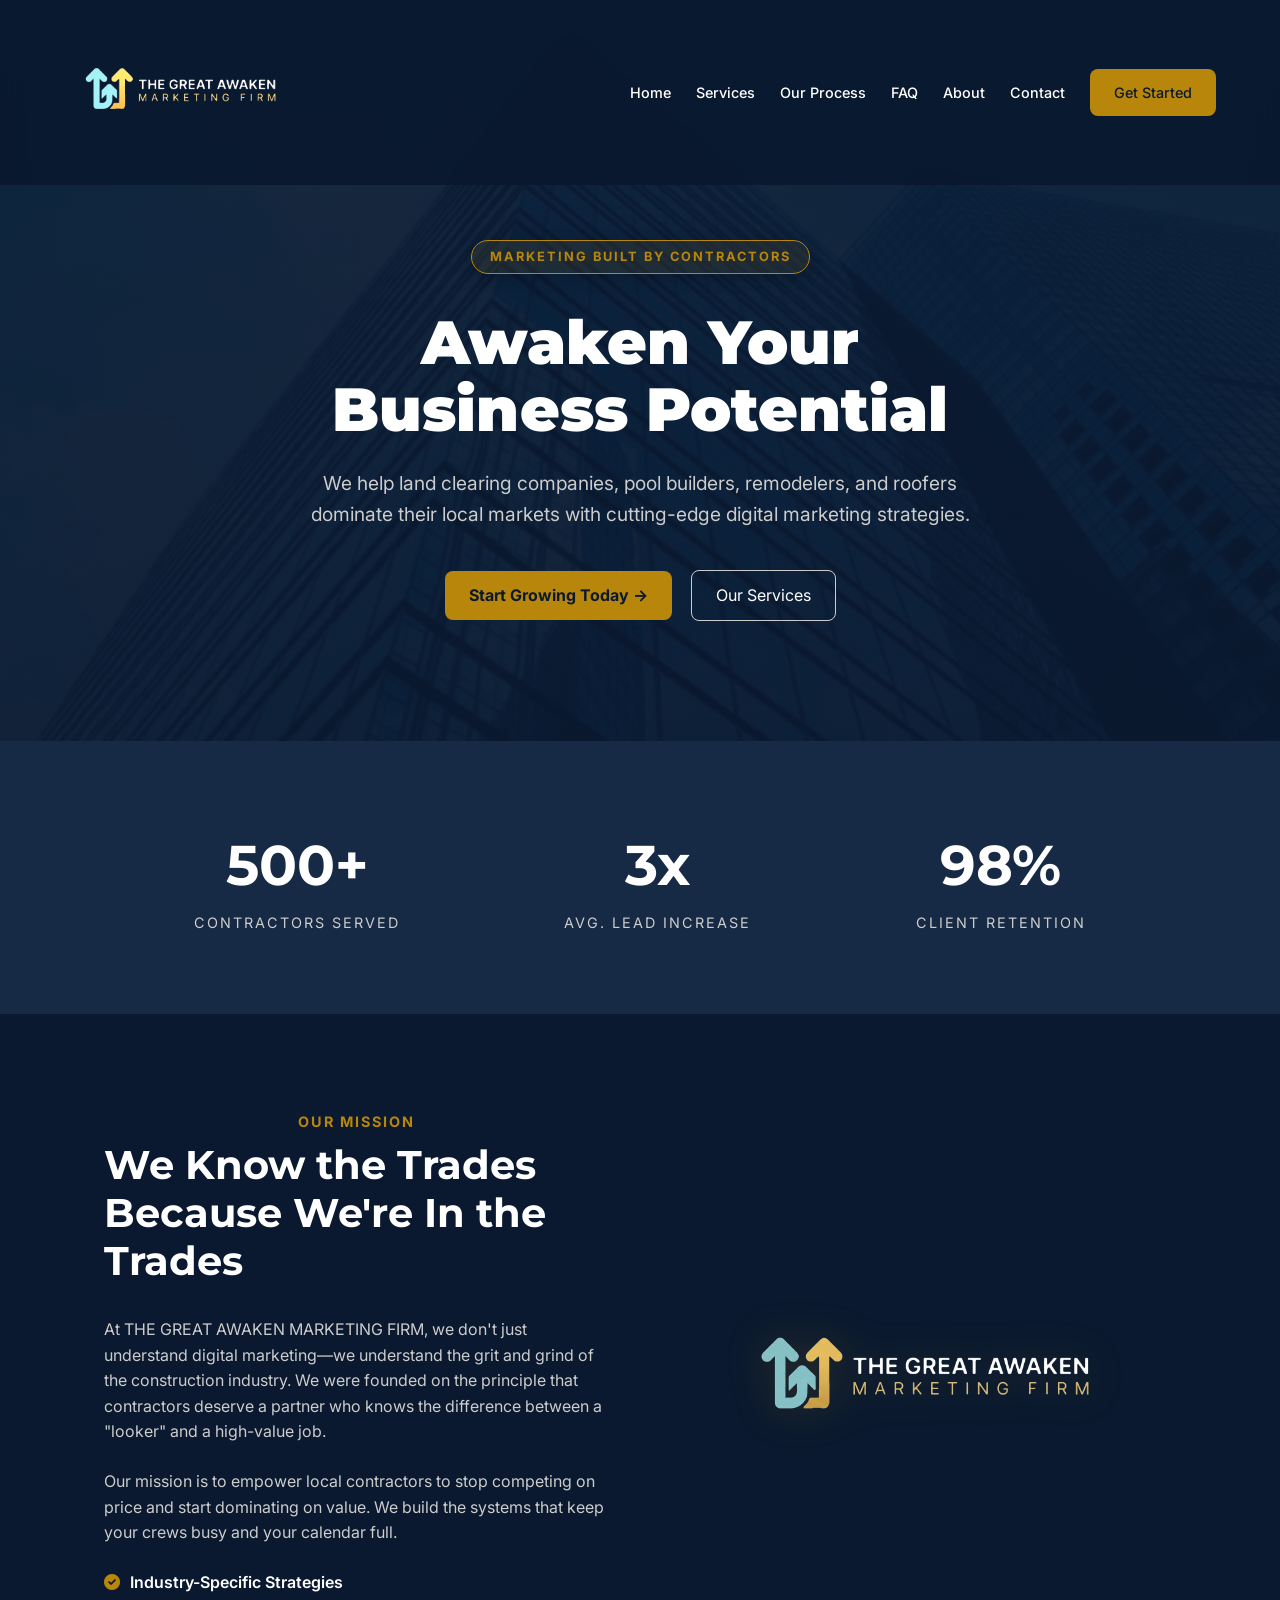
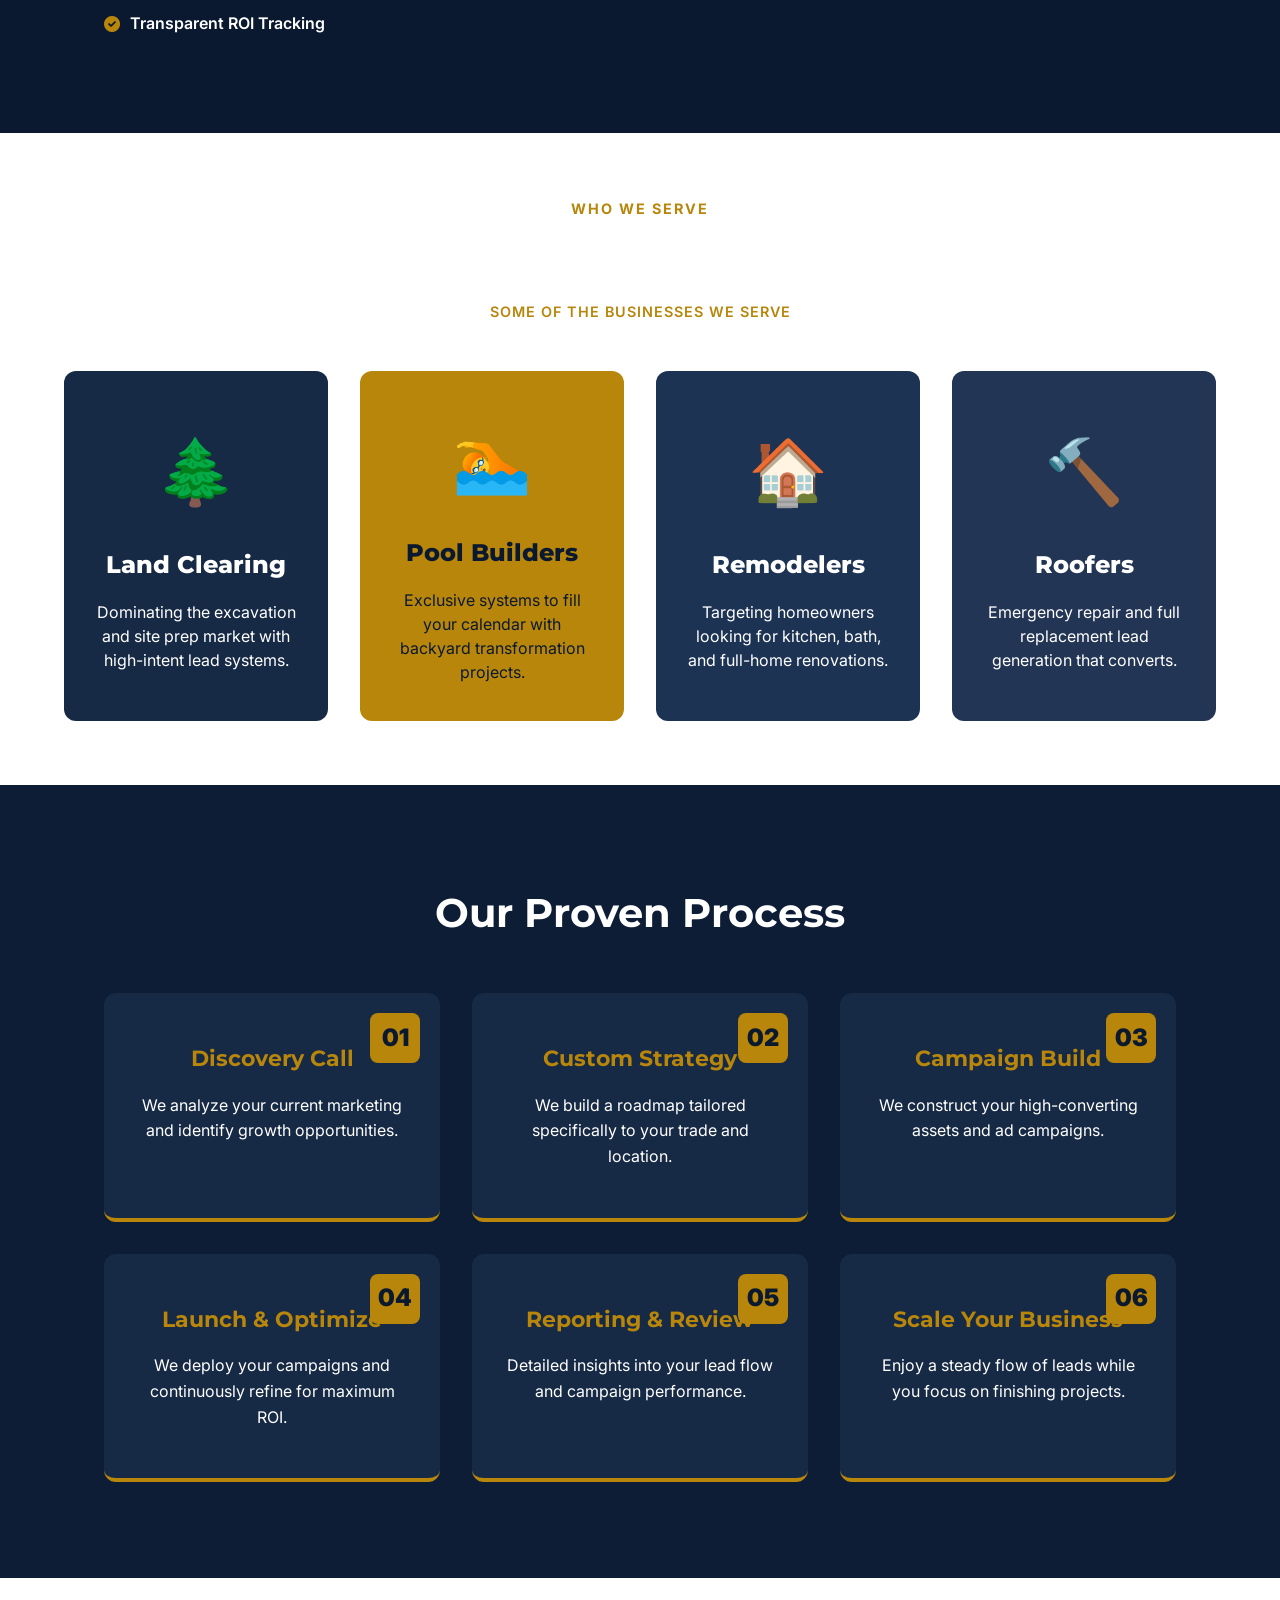
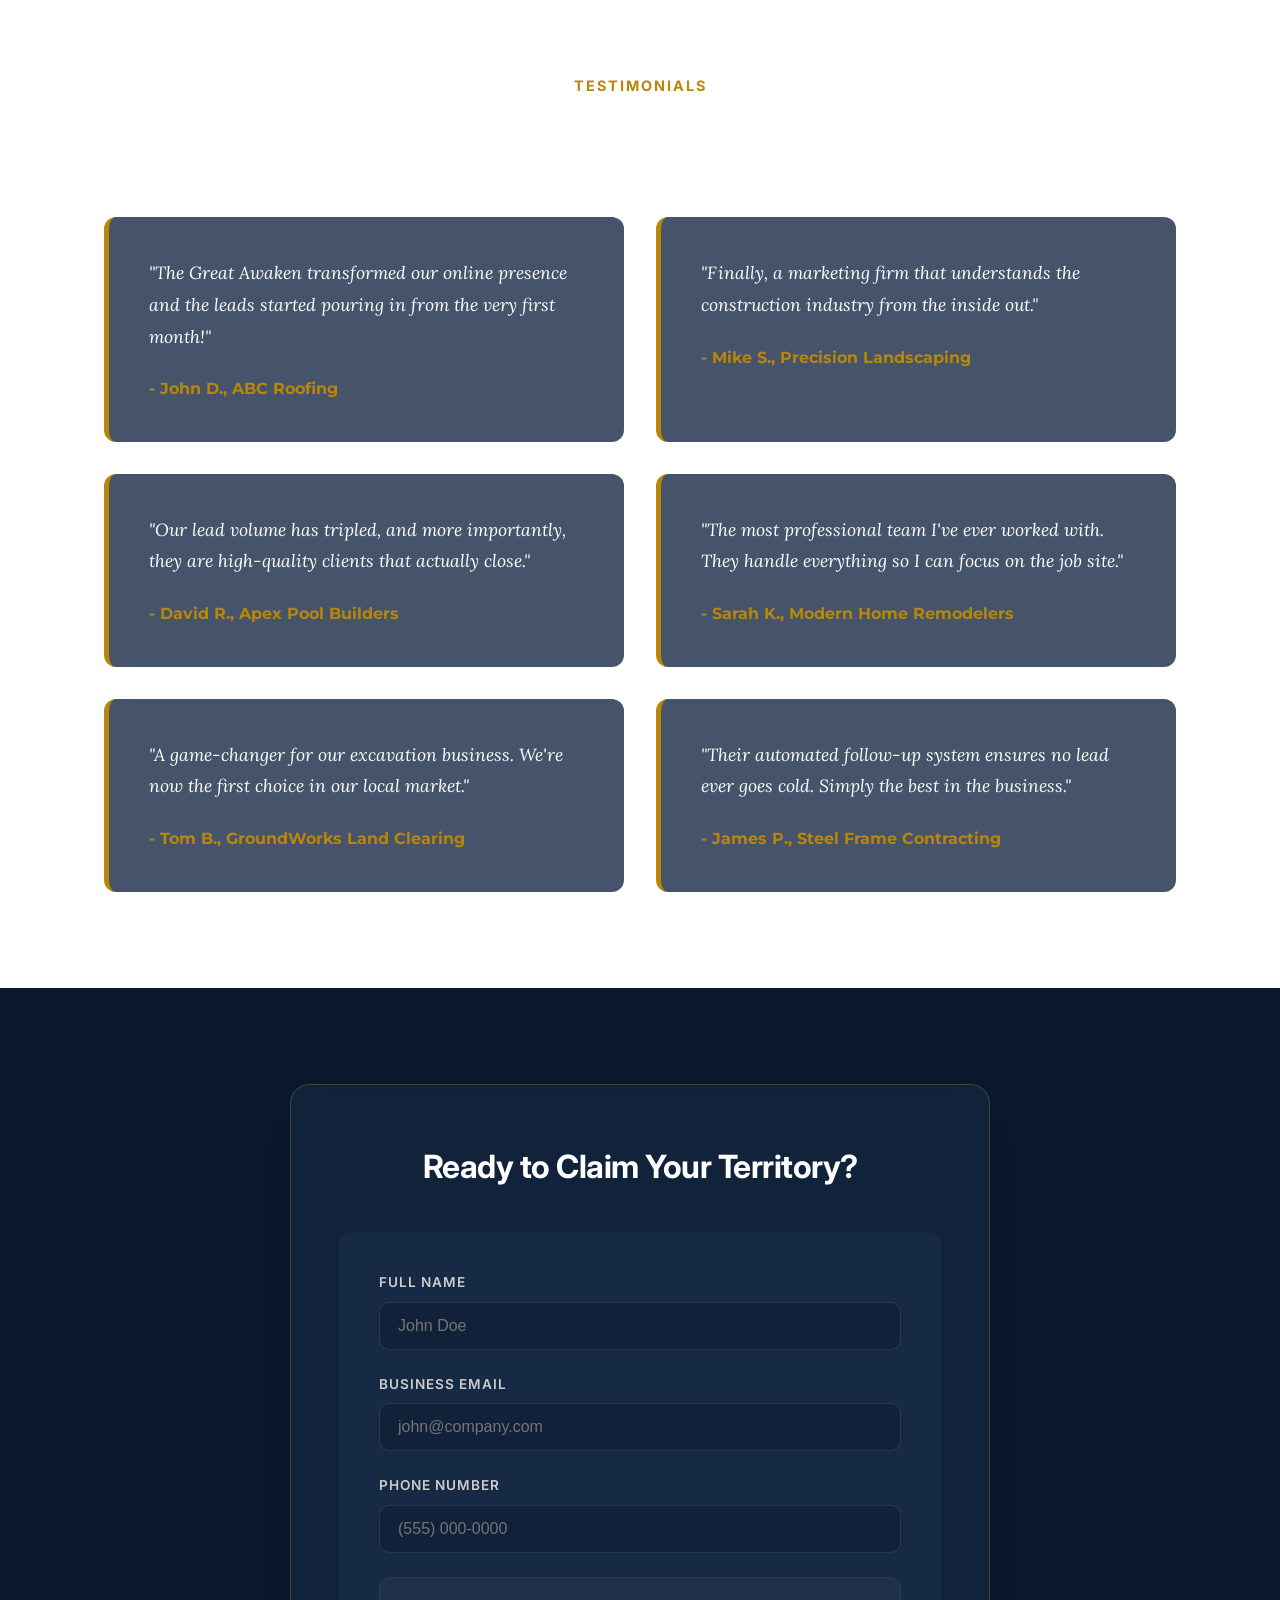
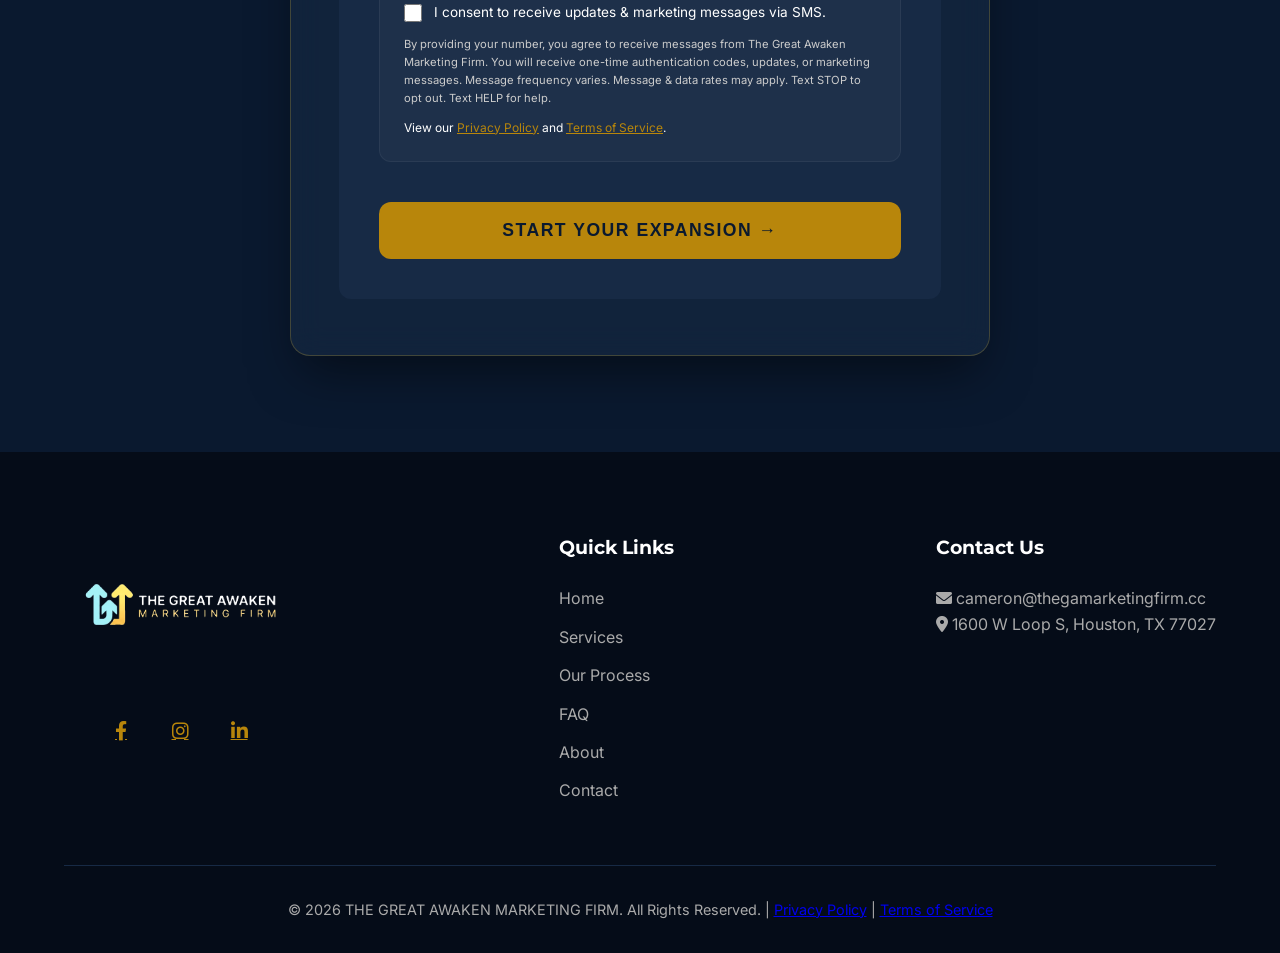
==== commit 30c5f275: "feat: remove phone number and exclusivity statements to favor contact form" ====
--- a/index.html
+++ b/index.html
@@ -48,7 +48,7 @@
             <a href="faq.html">FAQ</a>
             <a href="#about">About</a>
             <a href="#contact">Contact</a>
-            <a href="mailto:cameron@thegamarketingfirm.cc?subject=Inquiry%3A%20Growth%20Strategy%20%26%20Lead%20Generation&body=Hello%2C%20I'm%20interested%20in%20learning%20more%20about%20your%20specialized%20marketing%20systems%20for%20contractors.%20I'd%20like%20to%20schedule%20a%20discovery%20call%20to%20discuss%20how%20we%20can%20dominate%20my%20local%20market.%20Best%20regards%2C" class="btn-gold">Get Started</a>
+            <a href="#contact" class="btn-gold">Get Started</a>
         </div>
         <button class="menu-toggle" id="mobile-menu" aria-label="Toggle Navigation" aria-expanded="false" aria-controls="navLinks">
             <span class="bar"></span>
@@ -63,7 +63,7 @@
             <h1>Awaken Your<br>Business Potential</h1>
             <p>We help land clearing companies, pool builders, remodelers, and roofers dominate their local markets with cutting-edge digital marketing strategies.</p>
             <div class="hero-btns">
-                <a href="mailto:cameron@thegamarketingfirm.cc?subject=Inquiry%3A%20Growth%20Strategy%20%26%20Lead%20Generation&body=Hello%2C%20I'm%20interested%20in%20learning%20more%20about%20your%20specialized%20marketing%20systems%20for%20contractors.%20I'd%20like%20to%20schedule%20a%20discovery%20call%20to%20discuss%20how%20we%20can%20dominate%20my%20local%20market.%20Best%20regards%2C" class="btn-gold">Start Growing Today →</a>
+                <a href="#contact" class="btn-gold">Start Growing Today →</a>
                 <a href="services.html" class="btn-outline">Our Services</a>
             </div>
         </div>
@@ -215,7 +215,6 @@
                     <div class="premium-form-container">
                         <div class="form-header">
                             <h3>Ready to Claim Your Territory?</h3>
-                            <p>We work with one contractor per trade, per area. Check your availability below.</p>
                         </div>
                         
                         <form id="compliantLeadForm" class="high-end-form">
@@ -288,13 +287,12 @@
             </div>
             <div class="footer-contact">
                 <h4>Contact Us</h4>
-                <p><i class="fas fa-phone"></i> +1 469-612-9630</p>
-                <p><i class="fas fa-envelope"></i> <a href="mailto:cameron@thegamarketingfirm.cc?subject=Inquiry%3A%20Growth%20Strategy%20%26%20Lead%20Generation&body=Hello%2C%20I'm%20interested%20in%20learning%20more%20about%20your%20specialized%20marketing%20systems%20for%20contractors.%20I'd%20like%20to%20schedule%20a%20discovery%20call%20to%20discuss%20how%20we%20can%20dominate%20my%20local%20market.%20Best%20regards%2C" style="color: inherit; text-decoration: none;">cameron@thegamarketingfirm.cc</a></p>
+                <p><i class="fas fa-envelope"></i> <a href="#contact" style="color: inherit; text-decoration: none;">cameron@thegamarketingfirm.cc</a></p>
                 <p><i class="fas fa-map-marker-alt"></i> 1600 W Loop S, Houston, TX 77027</p>
             </div>
         </div>
         <div class="footer-bottom">
-            <p>© 2026 THE GREAT AWAKEN MARKETING FIRM. All Rights Reserved. | <a href="#privacy">Privacy Policy</a> | <a href="#terms">Terms of Service</a></p>
+            <p>© 2026 THE GREAT AWAKEN MARKETING FIRM. All Rights Reserved. | <a href="privacy-policy.html">Privacy Policy</a> | <a href="terms-of-service.html">Terms of Service</a></p>
         </div>
     </footer>
 
--- a/style.css
+++ b/style.css
@@ -599,7 +599,7 @@
     }
     
     .blue-logo {
-        height: 75px; /* Reduced from 145px on mobile */
+        height: 100px; /* Increased from 75px on mobile */
     }
 
     .menu-toggle { 
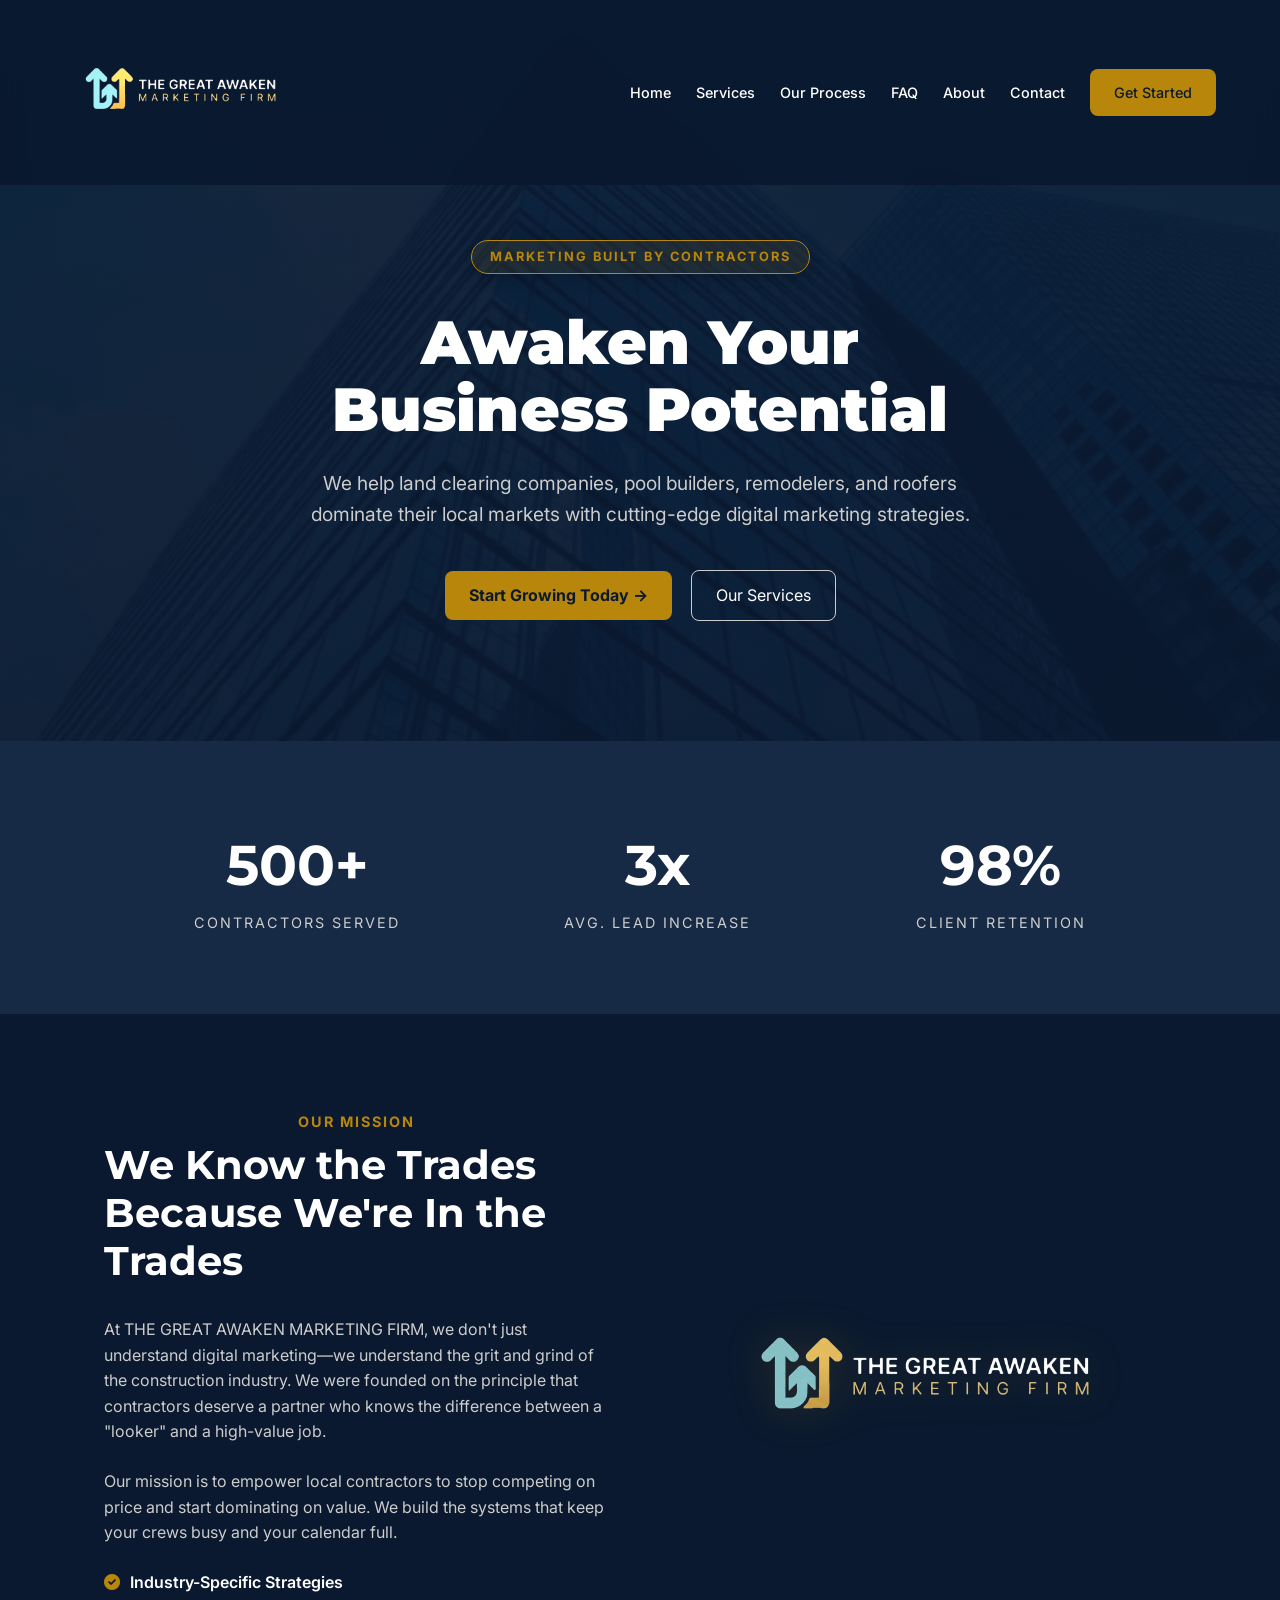
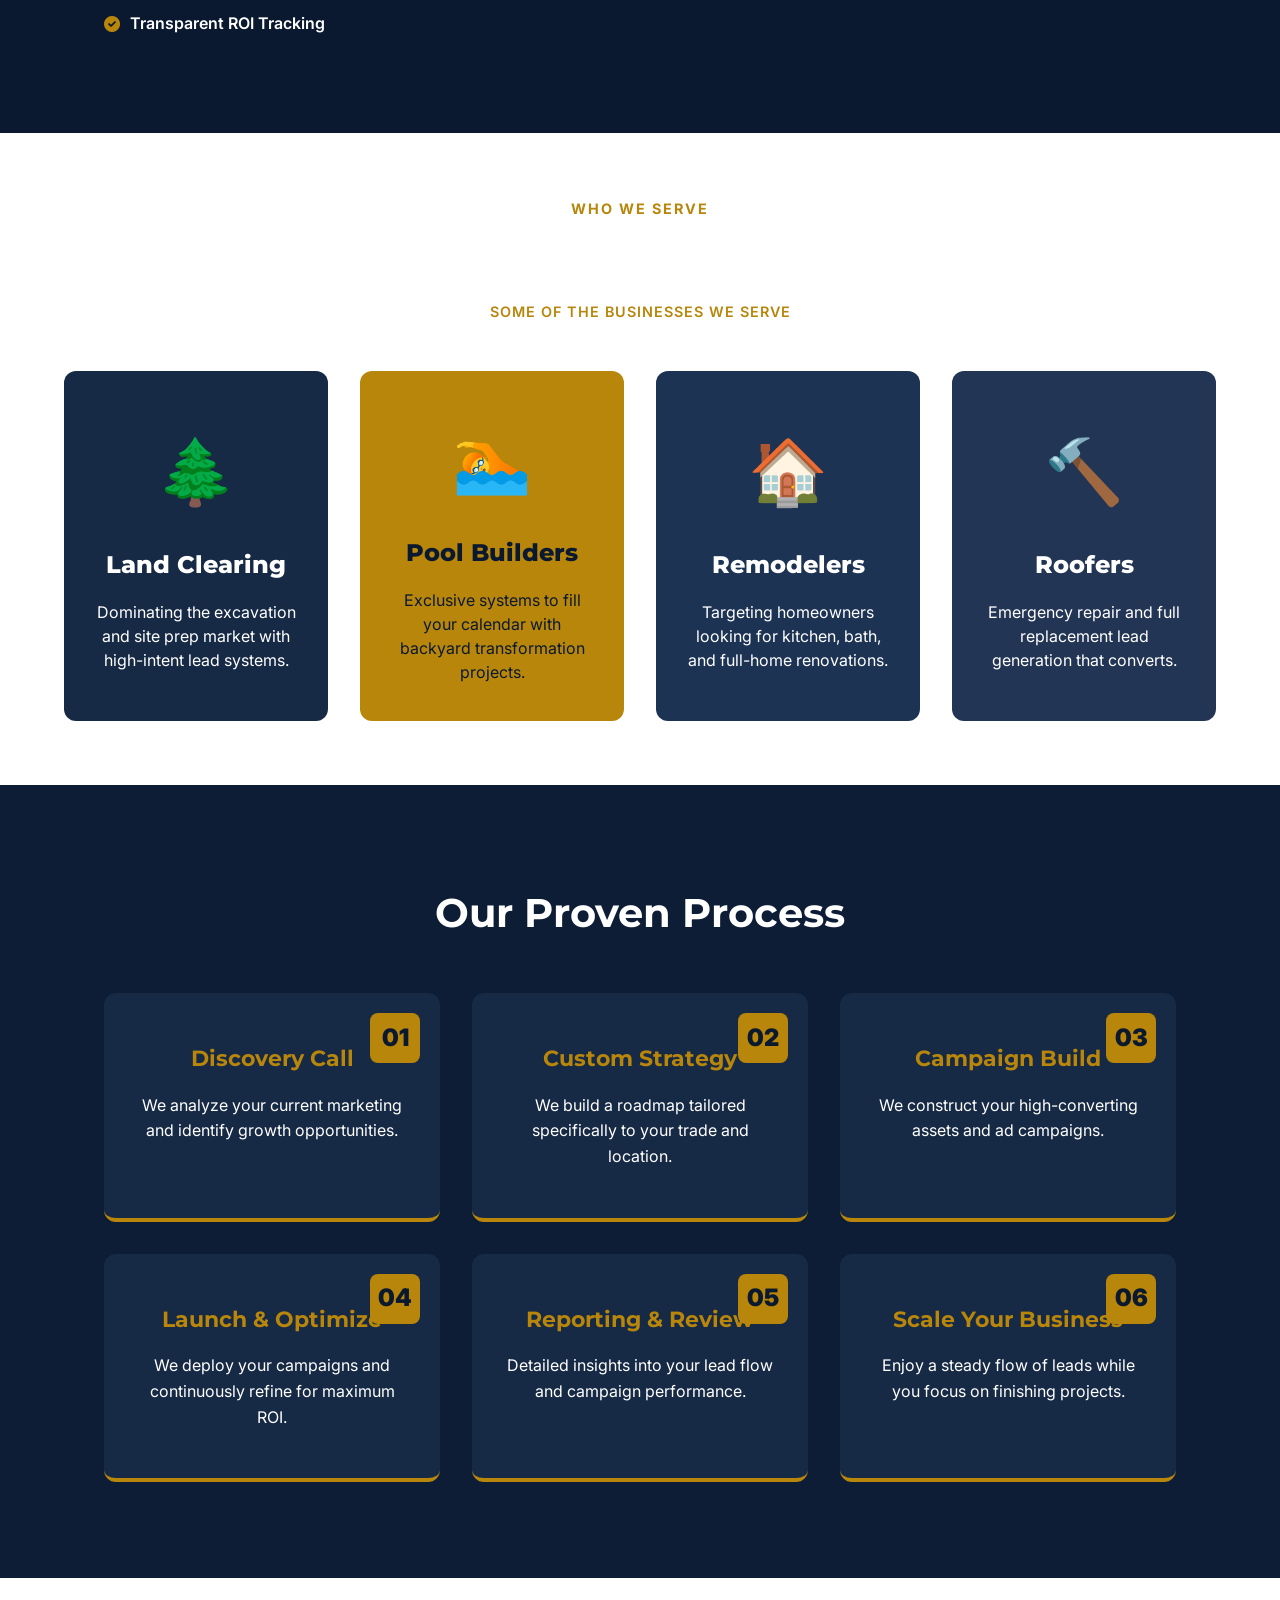
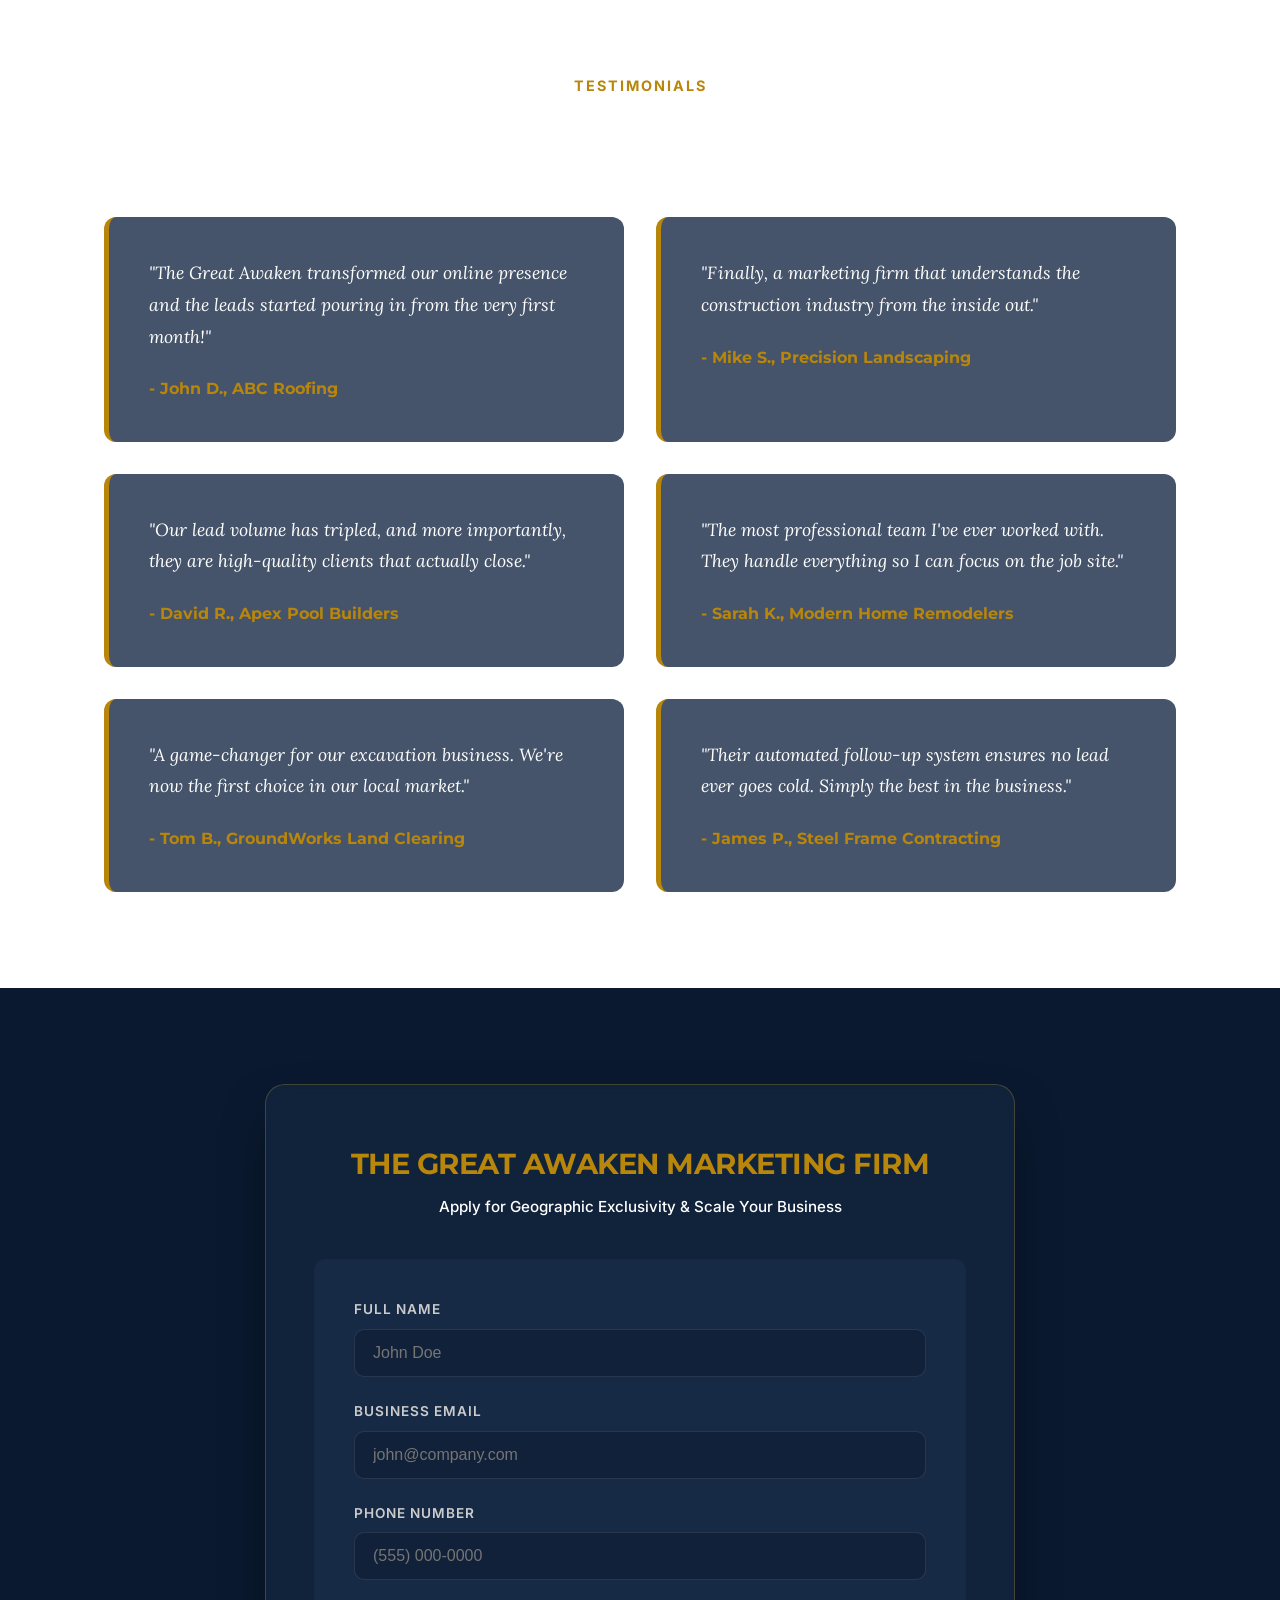
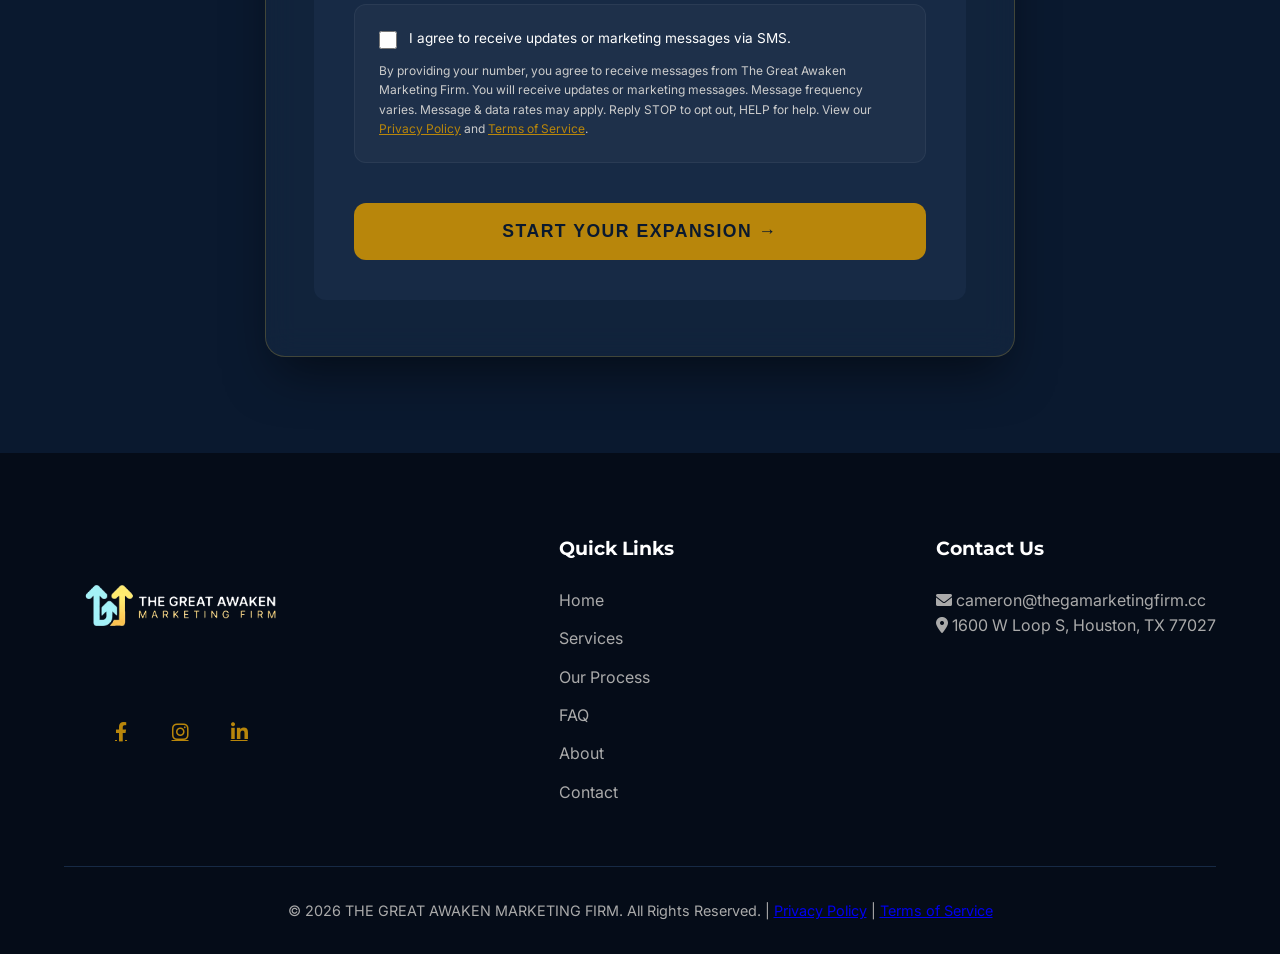
==== commit 14f5e011: "compliance: implement A2P 10DLC compliant form and update legal documents" ====
--- a/index.html
+++ b/index.html
@@ -209,12 +209,13 @@
 
     <section class="contact-section" id="contact">
         <div class="container">
-            <div class="contact-grid" style="grid-template-columns: 1fr; max-width: 700px; margin: 0 auto;">
+            <div class="contact-grid" style="grid-template-columns: 1fr; max-width: 750px; margin: 0 auto;">
                 <div class="contact-form animate-on-scroll">
                     <!-- Premium A2P 10DLC Compliant Lead Capture Form -->
                     <div class="premium-form-container">
                         <div class="form-header">
-                            <h3>Ready to Claim Your Territory?</h3>
+                            <h2 style="color: var(--gold); font-size: 1.8rem; margin-bottom: 0.5rem; text-transform: uppercase;">The Great Awaken Marketing Firm</h2>
+                            <p style="color: var(--text-white); font-weight: 500; margin-bottom: 2rem;">Apply for Geographic Exclusivity & Scale Your Business</p>
                         </div>
                         
                         <form id="compliantLeadForm" class="high-end-form">
@@ -236,19 +237,16 @@
                             <!-- A2P 10DLC Compliance Block -->
                             <div class="compliance-box">
                                 <label class="consent-checkbox">
-                                    <input type="checkbox" name="consent" id="consent" required>
-                                    <span class="consent-label">I consent to receive updates & marketing messages via SMS.</span>
+                                    <input type="checkbox" name="sms_opt_in" id="sms_opt_in">
+                                    <span class="consent-label">I agree to receive updates or marketing messages via SMS.</span>
                                 </label>
                                 
                                 <p class="sms-disclosure">
                                     By providing your number, you agree to receive messages from The Great Awaken Marketing Firm. 
-                                    You will receive one-time authentication codes, updates, or marketing messages. 
-                                    Message frequency varies. Message & data rates may apply. Text STOP to opt out. Text HELP for help.
+                                    You will receive updates or marketing messages. Message frequency varies. 
+                                    Message & data rates may apply. Reply STOP to opt out, HELP for help. 
+                                    View our <a href="privacy-policy.html">Privacy Policy</a> and <a href="terms-of-service.html">Terms of Service</a>.
                                 </p>
-
-                                <div class="legal-links">
-                                    View our <a href="#privacy">Privacy Policy</a> and <a href="#terms">Terms of Service</a>.
-                                </div>
                             </div>
 
                             <button type="submit" class="btn-premium-gold">Start Your Expansion →</button>
--- a/style.css
+++ b/style.css
@@ -66,7 +66,7 @@
 nav {
     display: flex;
     justify-content: space-between;
-    padding: 0.2rem 5%;
+    padding: 1rem 5%; /* Consistent initial padding */
     align-items: center;
     background-color: rgba(10, 25, 47, 0.95);
     backdrop-filter: blur(10px);
@@ -77,6 +77,12 @@
     transition: all 0.3s ease;
 }
 
+nav.scrolled {
+    padding: 0.6rem 5%;
+    background-color: rgba(10, 25, 47, 0.98);
+    box-shadow: 0 5px 20px rgba(0, 0, 0, 0.3);
+}
+
 .logo-group {
     display: flex;
     align-items: center;
@@ -84,11 +90,16 @@
 }
 
 .blue-logo {
-    height: 145px; /* Increased size by ~33% */
+    height: 145px; 
     width: auto;
     object-fit: contain;
-    filter: brightness(1.2) contrast(1.1); /* Enhances logo visibility */
-    mix-blend-mode: lighten; 
+    filter: brightness(1.2) contrast(1.1);
+    mix-blend-mode: lighten;
+    transition: height 0.3s ease;
+}
+
+nav.scrolled .blue-logo {
+    height: 120px;
 }
 
 .text-logo {
@@ -815,8 +826,7 @@
     margin-bottom: 2.5rem;
 }
 
-.form-header h3 {
-    font-size: 2rem;
+.form-header h3, .form-header h2 {
     color: var(--text-white);
     margin-bottom: 0.75rem;
     letter-spacing: -0.5px;
@@ -871,11 +881,12 @@
     padding: 1.5rem;
     border-radius: 12px;
     border: 1px solid rgba(255, 255, 255, 0.05);
+    text-align: left;
 }
 
 .consent-checkbox {
     display: flex;
-    align-items: center;
+    align-items: flex-start;
     gap: 12px;
     cursor: pointer;
     margin-bottom: 12px;
@@ -885,25 +896,24 @@
     accent-color: var(--gold);
     width: 18px;
     height: 18px;
+    margin-top: 2px;
+    flex-shrink: 0;
 }
 
 .consent-label {
     font-size: 0.85rem;
     color: var(--text-white);
+    line-height: 1.4;
 }
 
 .sms-disclosure {
-    font-size: 0.7rem;
+    font-size: 0.75rem;
     color: var(--text-gray);
     line-height: 1.6;
-    margin-bottom: 10px;
-}
-
-.legal-links {
-    font-size: 0.75rem;
-}
-
-.legal-links a {
+    margin-top: 10px;
+}
+
+.sms-disclosure a {
     color: var(--gold);
     text-decoration: underline;
 }
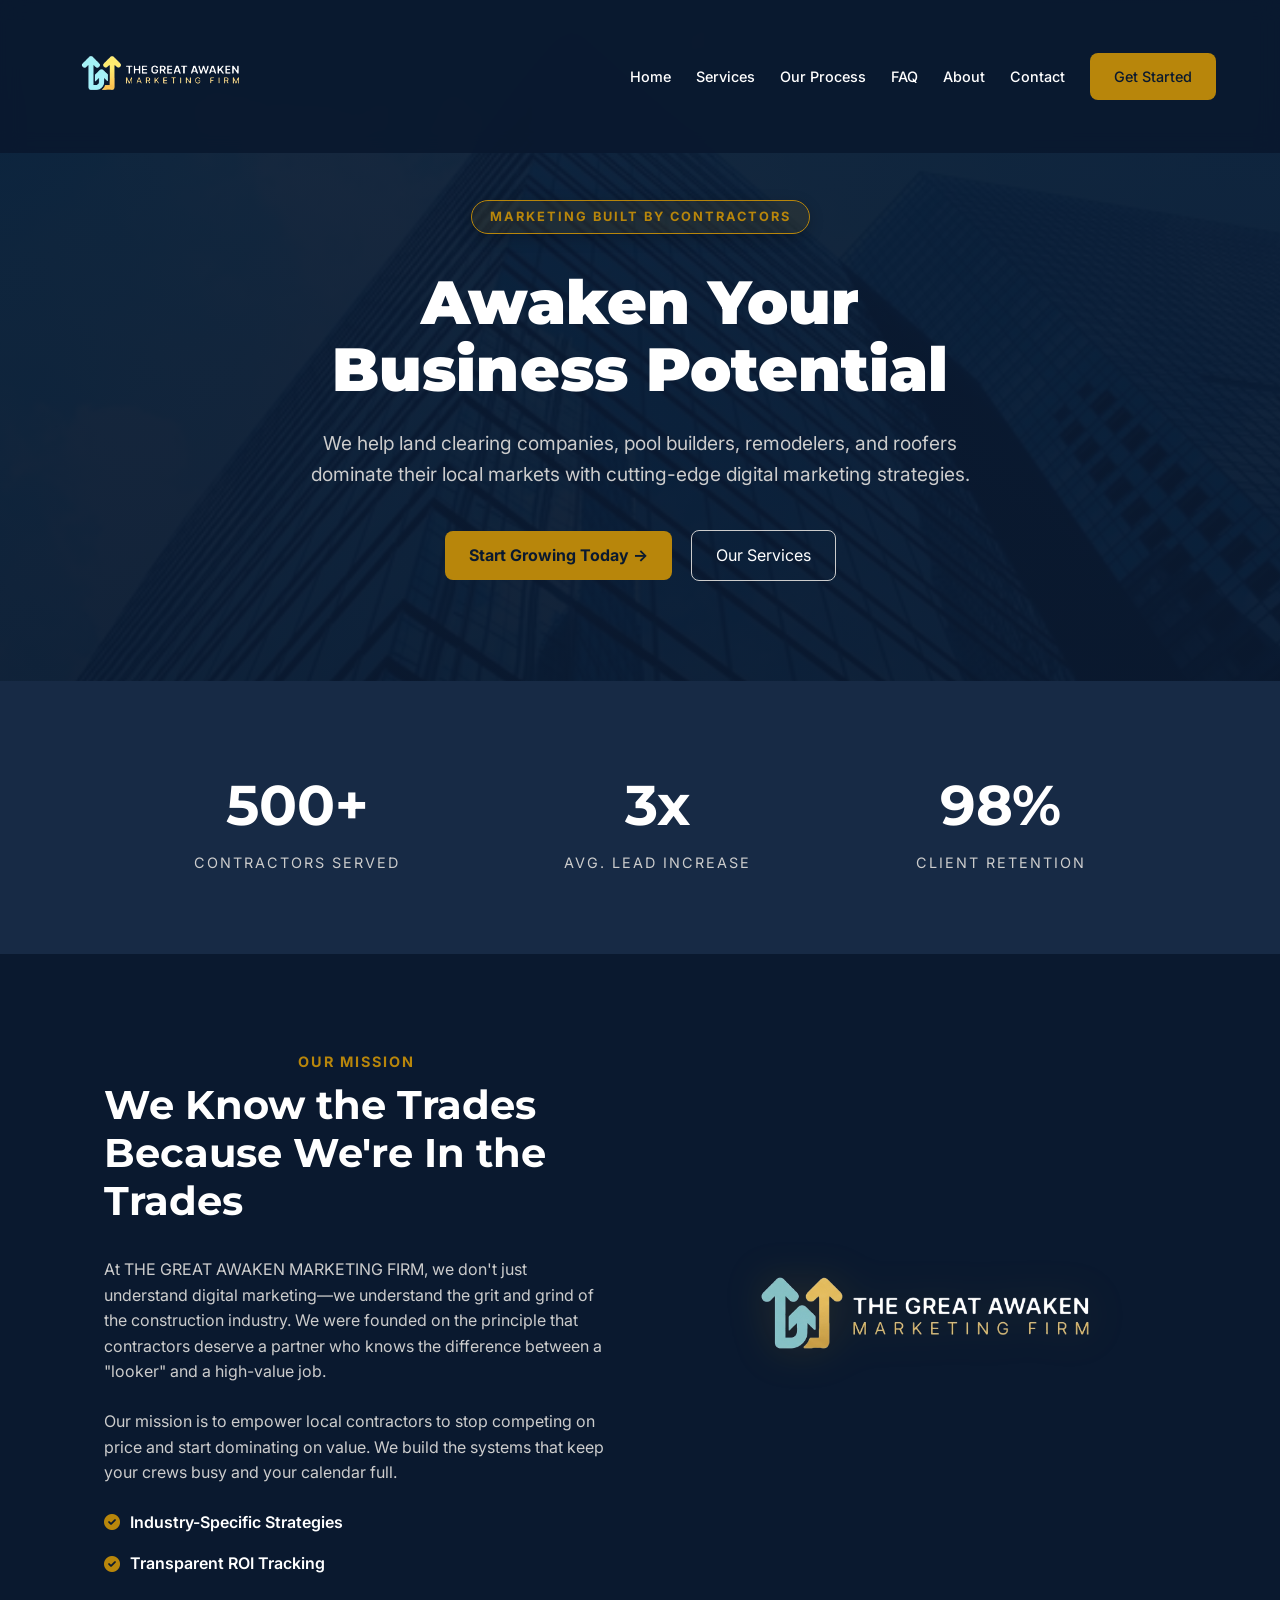
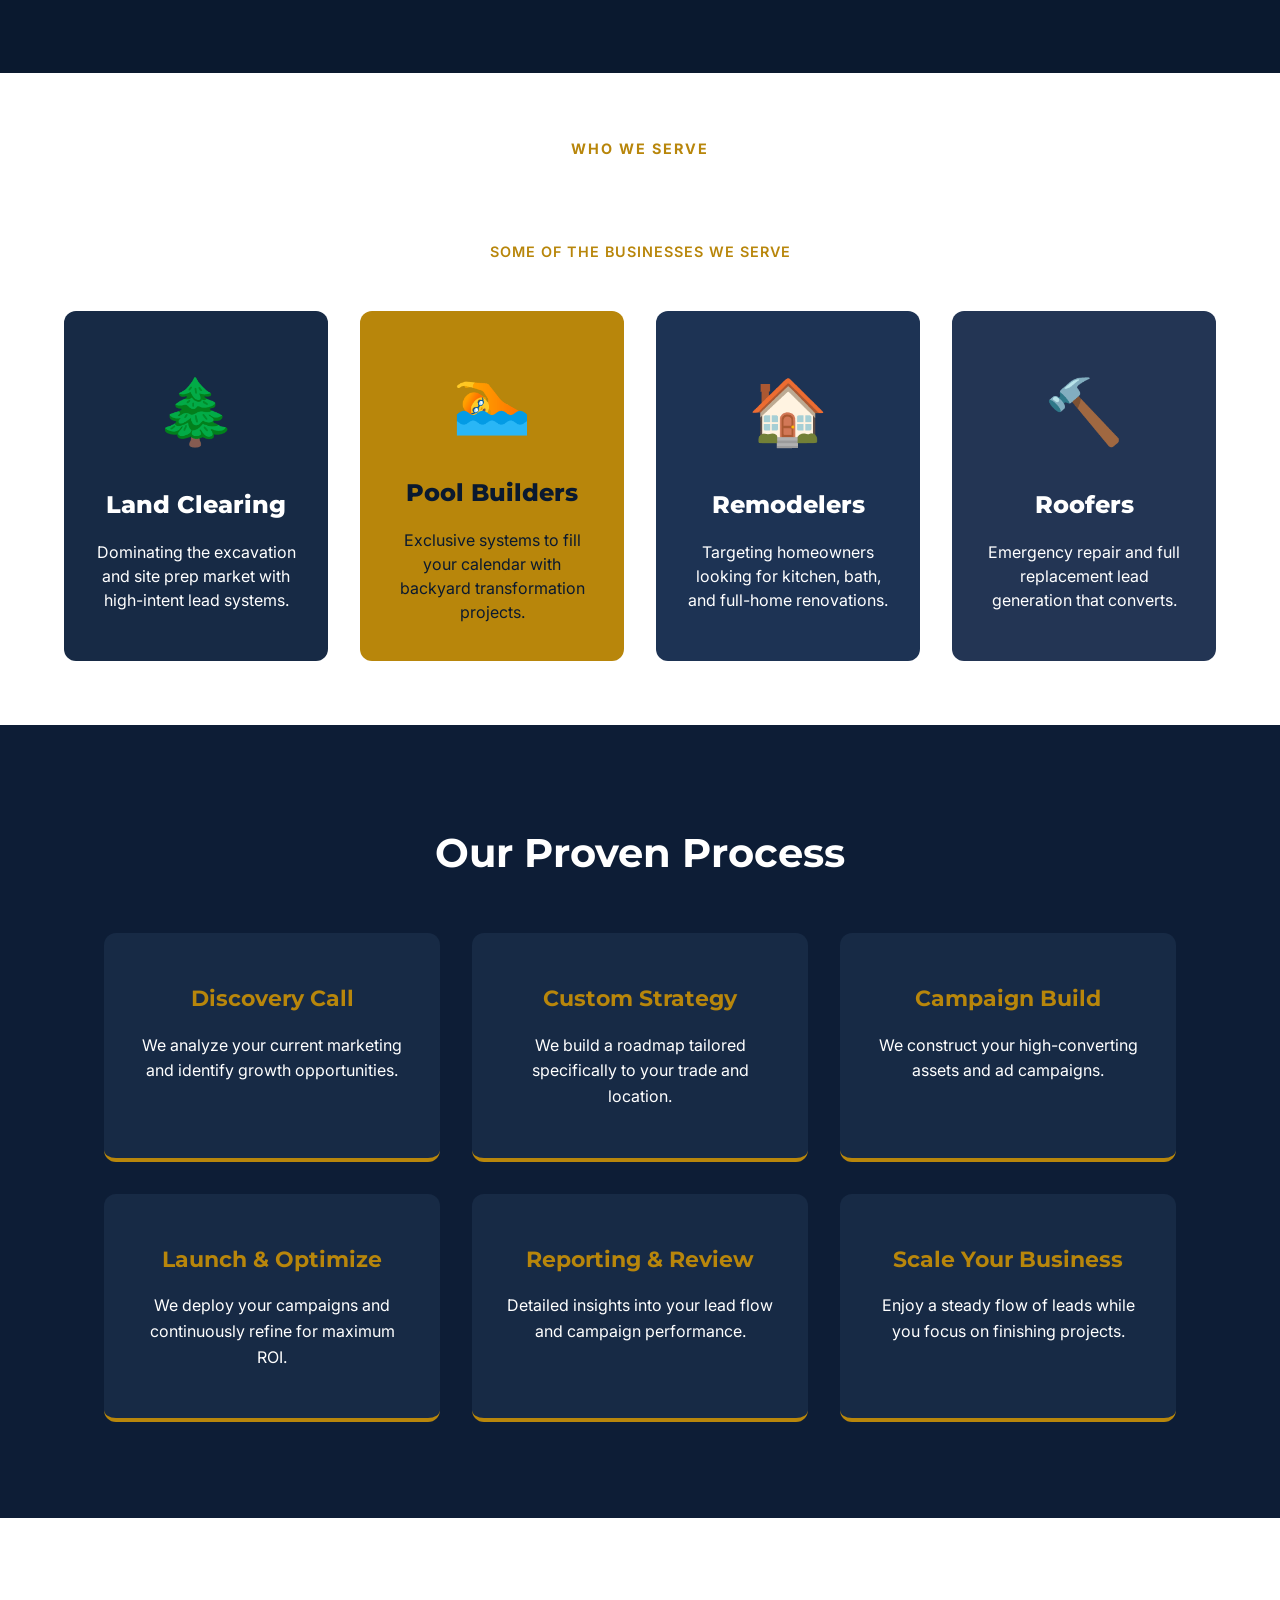
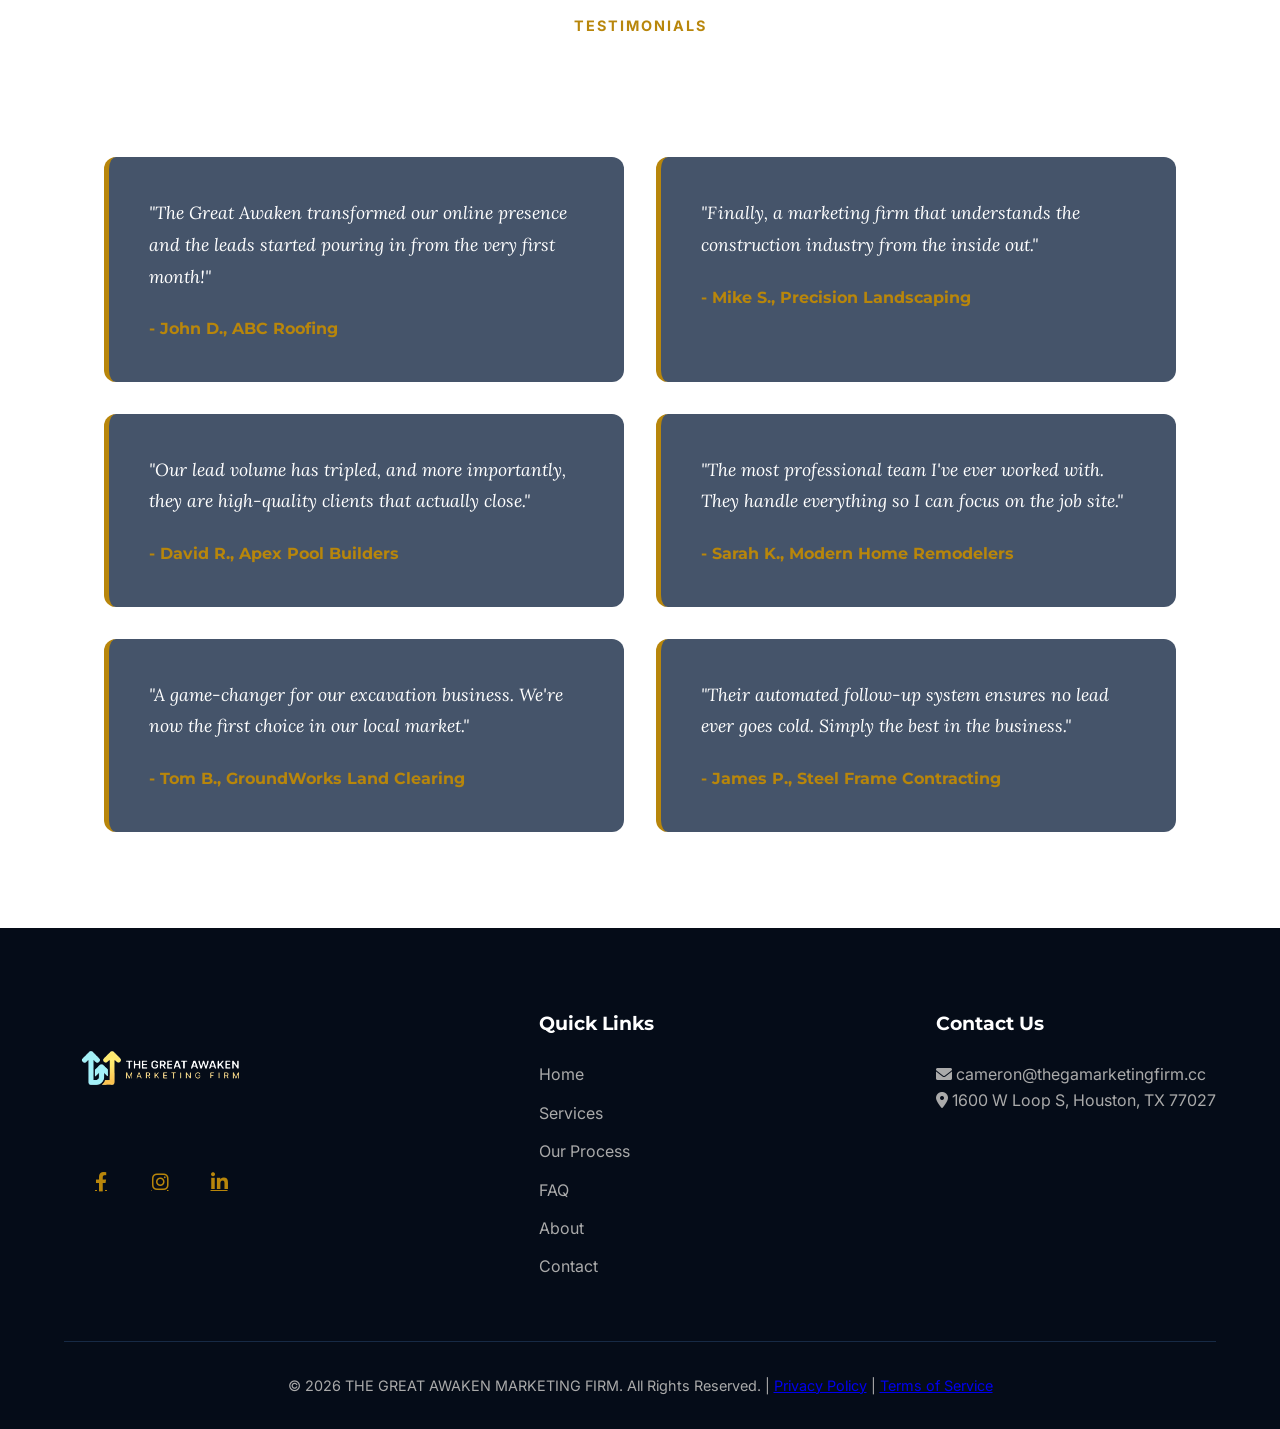
==== commit 4db7aab8: "compliance: migrate contact form to standalone compliant page and update navigation" ====
--- a/index.html
+++ b/index.html
@@ -47,8 +47,8 @@
             <a href="#process">Our Process</a>
             <a href="faq.html">FAQ</a>
             <a href="#about">About</a>
-            <a href="#contact">Contact</a>
-            <a href="#contact" class="btn-gold">Get Started</a>
+            <a href="contact.html">Contact</a>
+            <a href="contact.html" class="btn-gold">Get Started</a>
         </div>
         <button class="menu-toggle" id="mobile-menu" aria-label="Toggle Navigation" aria-expanded="false" aria-controls="navLinks">
             <span class="bar"></span>
@@ -63,7 +63,7 @@
             <h1>Awaken Your<br>Business Potential</h1>
             <p>We help land clearing companies, pool builders, remodelers, and roofers dominate their local markets with cutting-edge digital marketing strategies.</p>
             <div class="hero-btns">
-                <a href="#contact" class="btn-gold">Start Growing Today →</a>
+                <a href="contact.html" class="btn-gold">Start Growing Today →</a>
                 <a href="services.html" class="btn-outline">Our Services</a>
             </div>
         </div>
@@ -207,55 +207,6 @@
         </div>
     </section>
 
-    <section class="contact-section" id="contact">
-        <div class="container">
-            <div class="contact-grid" style="grid-template-columns: 1fr; max-width: 750px; margin: 0 auto;">
-                <div class="contact-form animate-on-scroll">
-                    <!-- Premium A2P 10DLC Compliant Lead Capture Form -->
-                    <div class="premium-form-container">
-                        <div class="form-header">
-                            <h2 style="color: var(--gold); font-size: 1.8rem; margin-bottom: 0.5rem; text-transform: uppercase;">The Great Awaken Marketing Firm</h2>
-                            <p style="color: var(--text-white); font-weight: 500; margin-bottom: 2rem;">Apply for Geographic Exclusivity & Scale Your Business</p>
-                        </div>
-                        
-                        <form id="compliantLeadForm" class="high-end-form">
-                            <div class="field-group">
-                                <label for="name">Full Name</label>
-                                <input type="text" name="name" id="name" placeholder="John Doe" autocomplete="name" required>
-                            </div>
-                            
-                            <div class="field-group">
-                                <label for="email">Business Email</label>
-                                <input type="email" name="email" id="email" placeholder="john@company.com" autocomplete="email" required>
-                            </div>
-                            
-                            <div class="field-group">
-                                <label for="phone">Phone Number</label>
-                                <input type="tel" name="phone" id="phone" placeholder="(555) 000-0000" autocomplete="tel" required>
-                            </div>
-
-                            <!-- A2P 10DLC Compliance Block -->
-                            <div class="compliance-box">
-                                <label class="consent-checkbox">
-                                    <input type="checkbox" name="sms_opt_in" id="sms_opt_in">
-                                    <span class="consent-label">I agree to receive updates or marketing messages via SMS.</span>
-                                </label>
-                                
-                                <p class="sms-disclosure">
-                                    By providing your number, you agree to receive messages from The Great Awaken Marketing Firm. 
-                                    You will receive updates or marketing messages. Message frequency varies. 
-                                    Message & data rates may apply. Reply STOP to opt out, HELP for help. 
-                                    View our <a href="privacy-policy.html">Privacy Policy</a> and <a href="terms-of-service.html">Terms of Service</a>.
-                                </p>
-                            </div>
-
-                            <button type="submit" class="btn-premium-gold">Start Your Expansion →</button>
-                        </form>
-                    </div>
-                </div>
-            </div>
-        </div>
-    </section>
     </main>
 
     <footer id="footer-contact">
@@ -280,12 +231,12 @@
                     <li><a href="#process">Our Process</a></li>
                     <li><a href="faq.html">FAQ</a></li>
                     <li><a href="#about">About</a></li>
-                    <li><a href="#contact">Contact</a></li>
+                    <li><a href="contact.html">Contact</a></li>
                 </ul>
             </div>
             <div class="footer-contact">
                 <h4>Contact Us</h4>
-                <p><i class="fas fa-envelope"></i> <a href="#contact" style="color: inherit; text-decoration: none;">cameron@thegamarketingfirm.cc</a></p>
+                <p><i class="fas fa-envelope"></i> <a href="contact.html" style="color: inherit; text-decoration: none;">cameron@thegamarketingfirm.cc</a></p>
                 <p><i class="fas fa-map-marker-alt"></i> 1600 W Loop S, Houston, TX 77027</p>
             </div>
         </div>
--- a/style.css
+++ b/style.css
@@ -14,7 +14,7 @@
 
 html {
     scroll-behavior: smooth;
-    scroll-padding-top: 90px;
+    scroll-padding-top: 140px; /* Increased from 90px to match desktop header */
 }
 
 a:focus-visible, button:focus-visible, input:focus-visible, textarea:focus-visible {
@@ -66,7 +66,7 @@
 nav {
     display: flex;
     justify-content: space-between;
-    padding: 1rem 5%; /* Consistent initial padding */
+    padding: 0.8rem 5%; /* Standardized initial padding */
     align-items: center;
     background-color: rgba(10, 25, 47, 0.95);
     backdrop-filter: blur(10px);
@@ -78,7 +78,7 @@
 }
 
 nav.scrolled {
-    padding: 0.6rem 5%;
+    padding: 0.4rem 5%; /* Shrinks padding on scroll */
     background-color: rgba(10, 25, 47, 0.98);
     box-shadow: 0 5px 20px rgba(0, 0, 0, 0.3);
 }
@@ -90,7 +90,7 @@
 }
 
 .blue-logo {
-    height: 145px; 
+    height: 120px; /* Reduced from 145px for better desktop fit */
     width: auto;
     object-fit: contain;
     filter: brightness(1.2) contrast(1.1);
@@ -99,7 +99,7 @@
 }
 
 nav.scrolled .blue-logo {
-    height: 120px;
+    height: 90px; /* Shrunk height on scroll */
 }
 
 .text-logo {
@@ -146,10 +146,11 @@
     display: none;
     flex-direction: column;
     cursor: pointer;
+    width: 30px; /* Fixed width to prevent jumping */
 }
 
 .bar {
-    width: 25px;
+    width: 100%;
     height: 3px;
     background-color: var(--text-white);
     margin: 4px 0;
@@ -159,7 +160,7 @@
 /* Hero Section */
 .hero {
     text-align: center;
-    padding: 240px 10% 120px;
+    padding: 200px 10% 100px; /* Adjusted padding for better header clearance */
 }
 
 .badge {
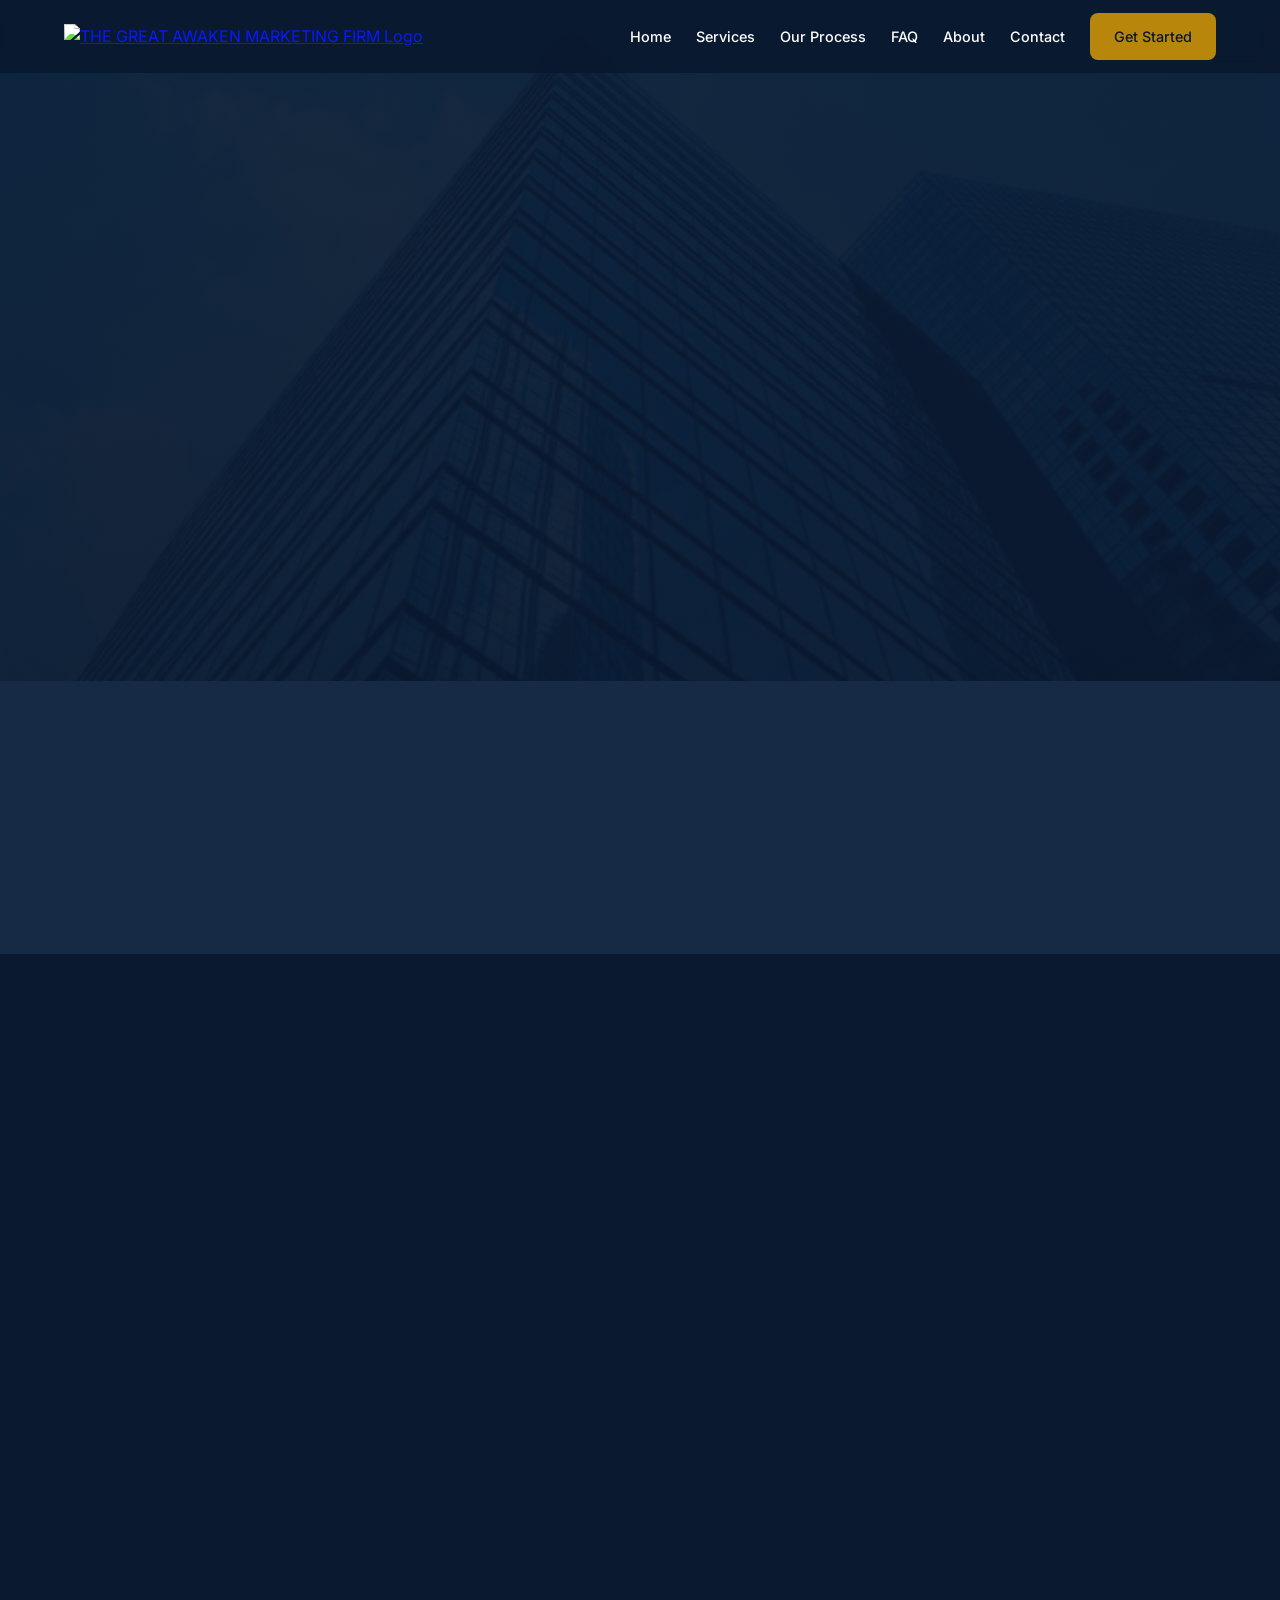
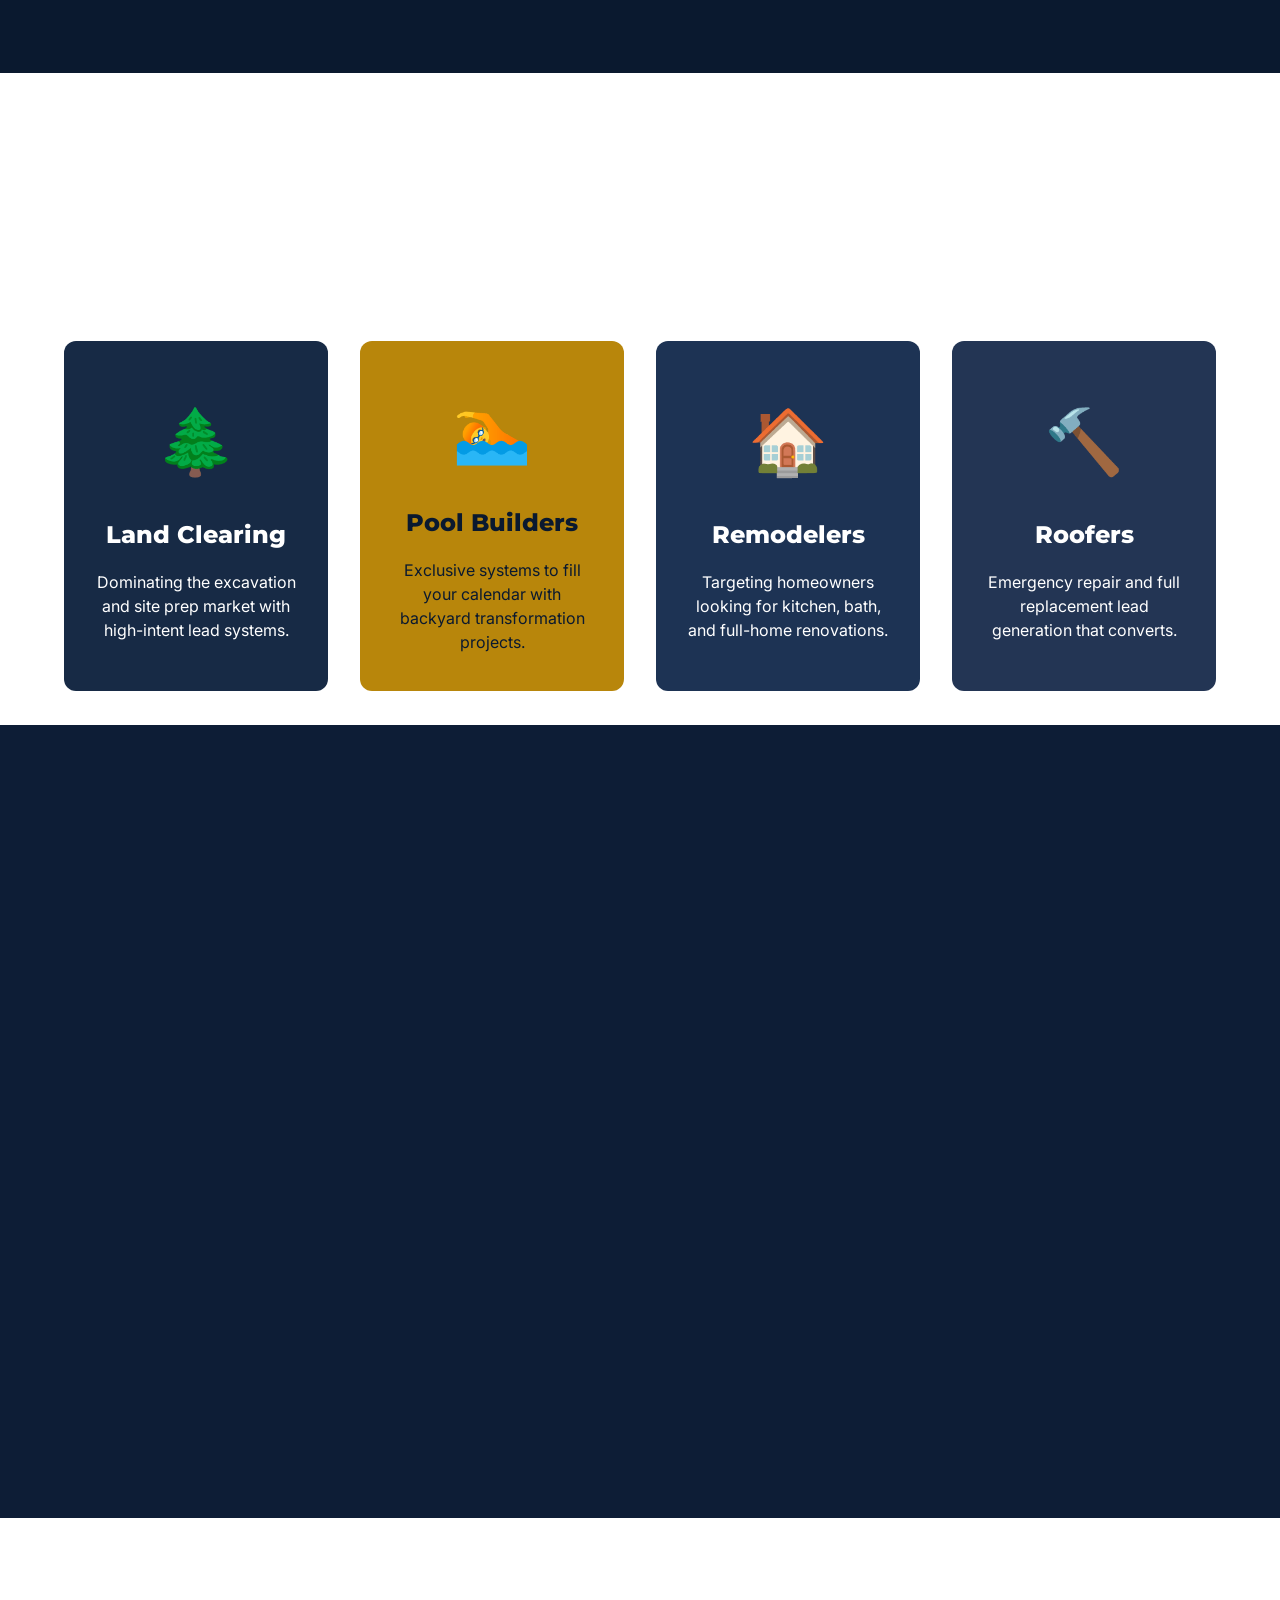
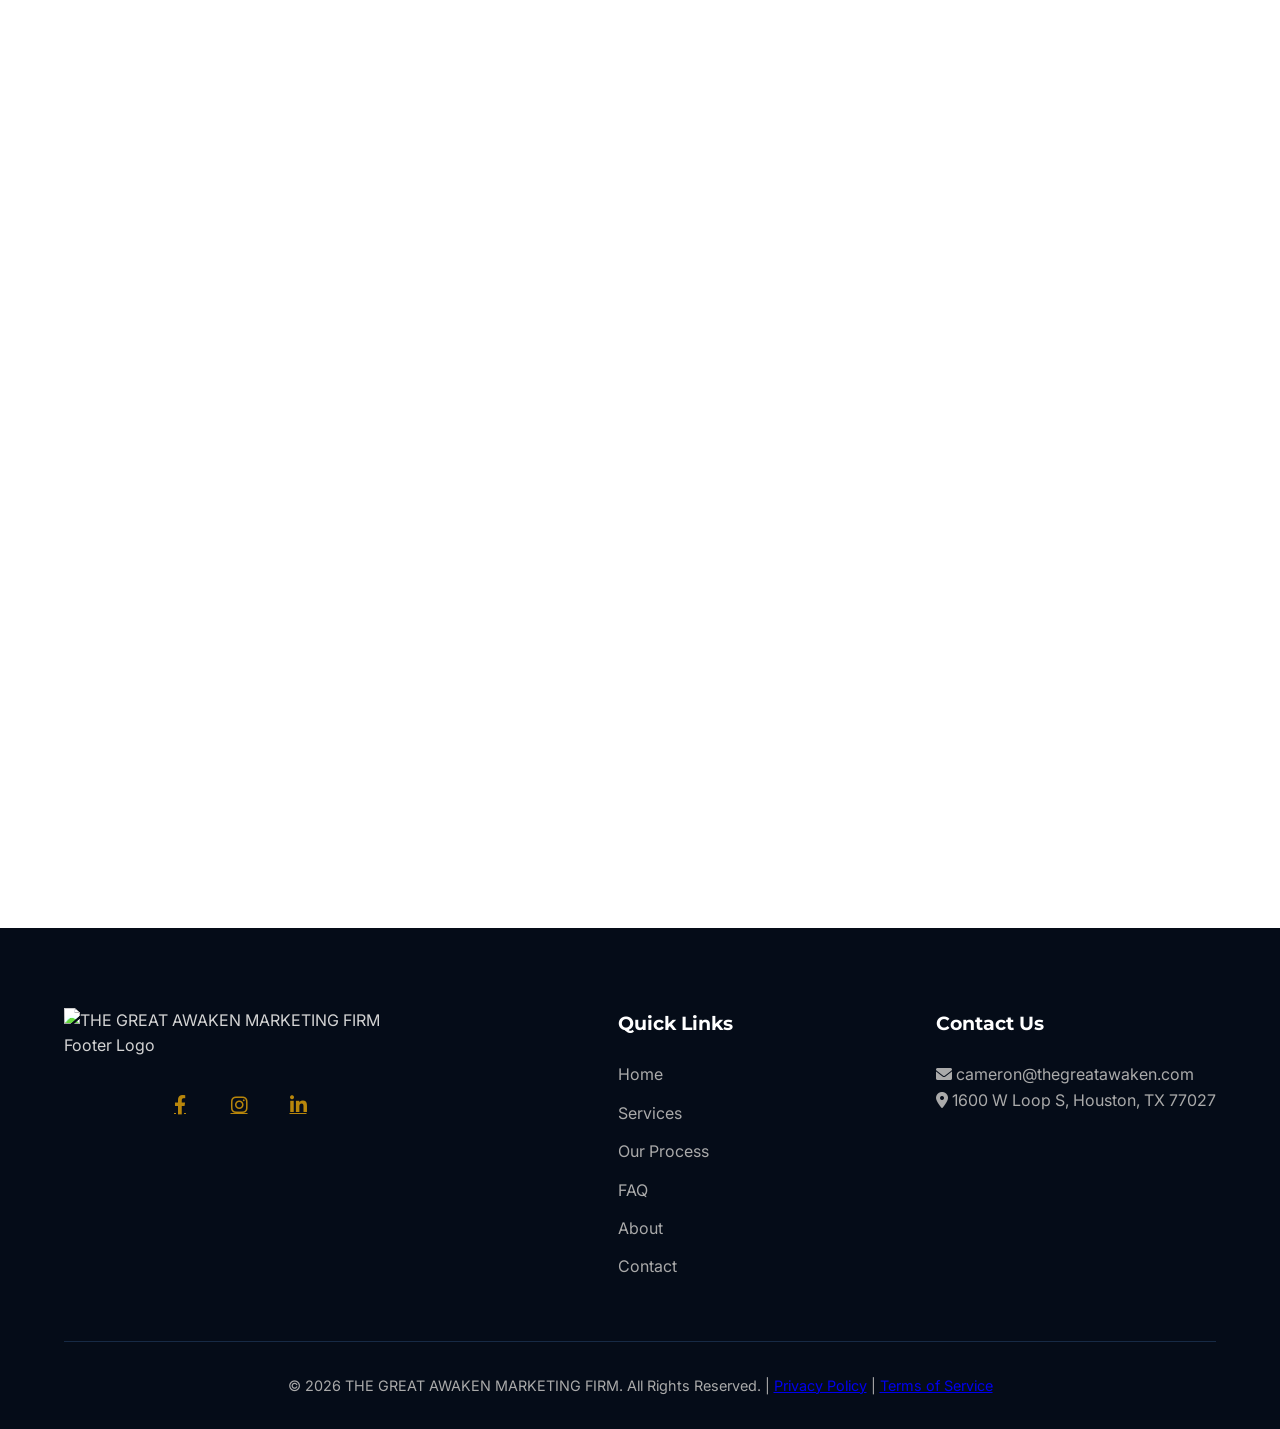
==== commit 93daeef0: "update contact email to cameron@thegreatawaken.com across all pages" ====
--- a/index.html
+++ b/index.html
@@ -236,7 +236,7 @@
             </div>
             <div class="footer-contact">
                 <h4>Contact Us</h4>
-                <p><i class="fas fa-envelope"></i> <a href="contact.html" style="color: inherit; text-decoration: none;">cameron@thegamarketingfirm.cc</a></p>
+                <p><i class="fas fa-envelope"></i> <a href="contact.html" style="color: inherit; text-decoration: none;">cameron@thegreatawaken.com</a></p>
                 <p><i class="fas fa-map-marker-alt"></i> 1600 W Loop S, Houston, TX 77027</p>
             </div>
         </div>
